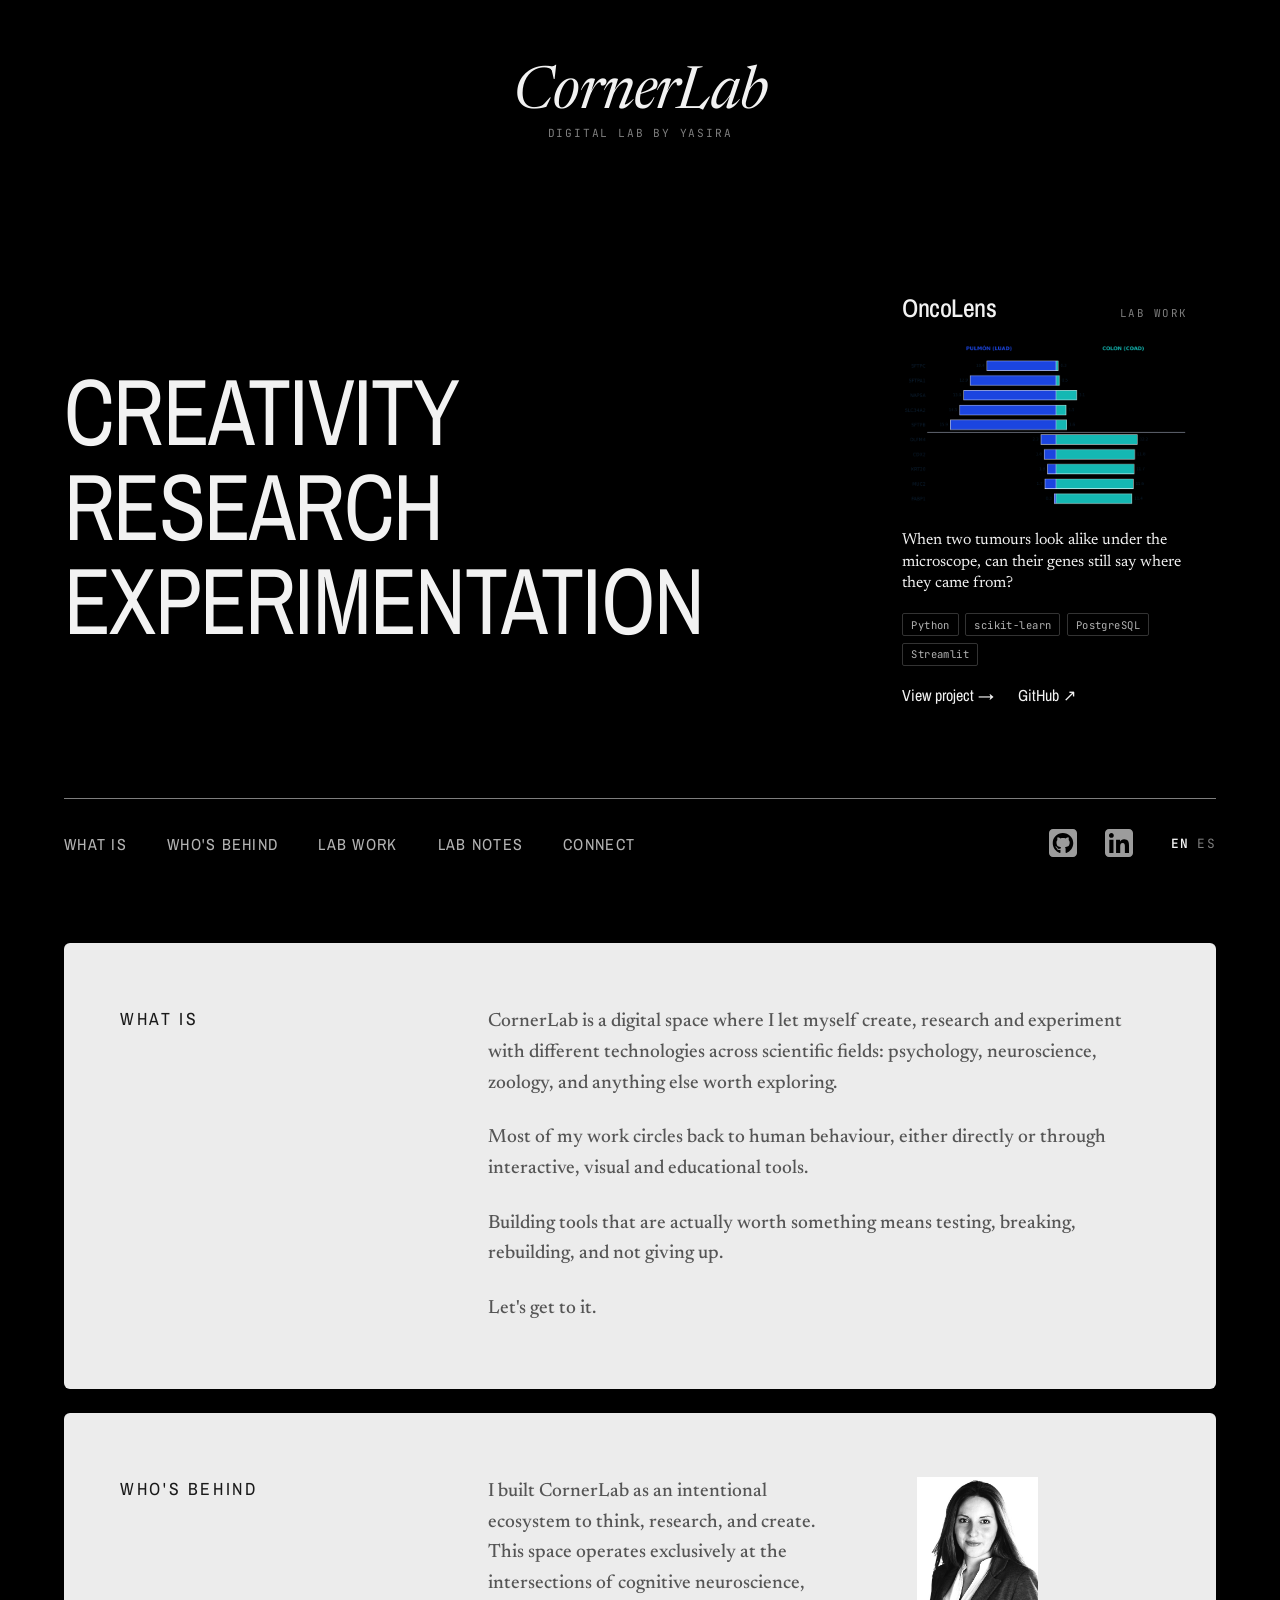
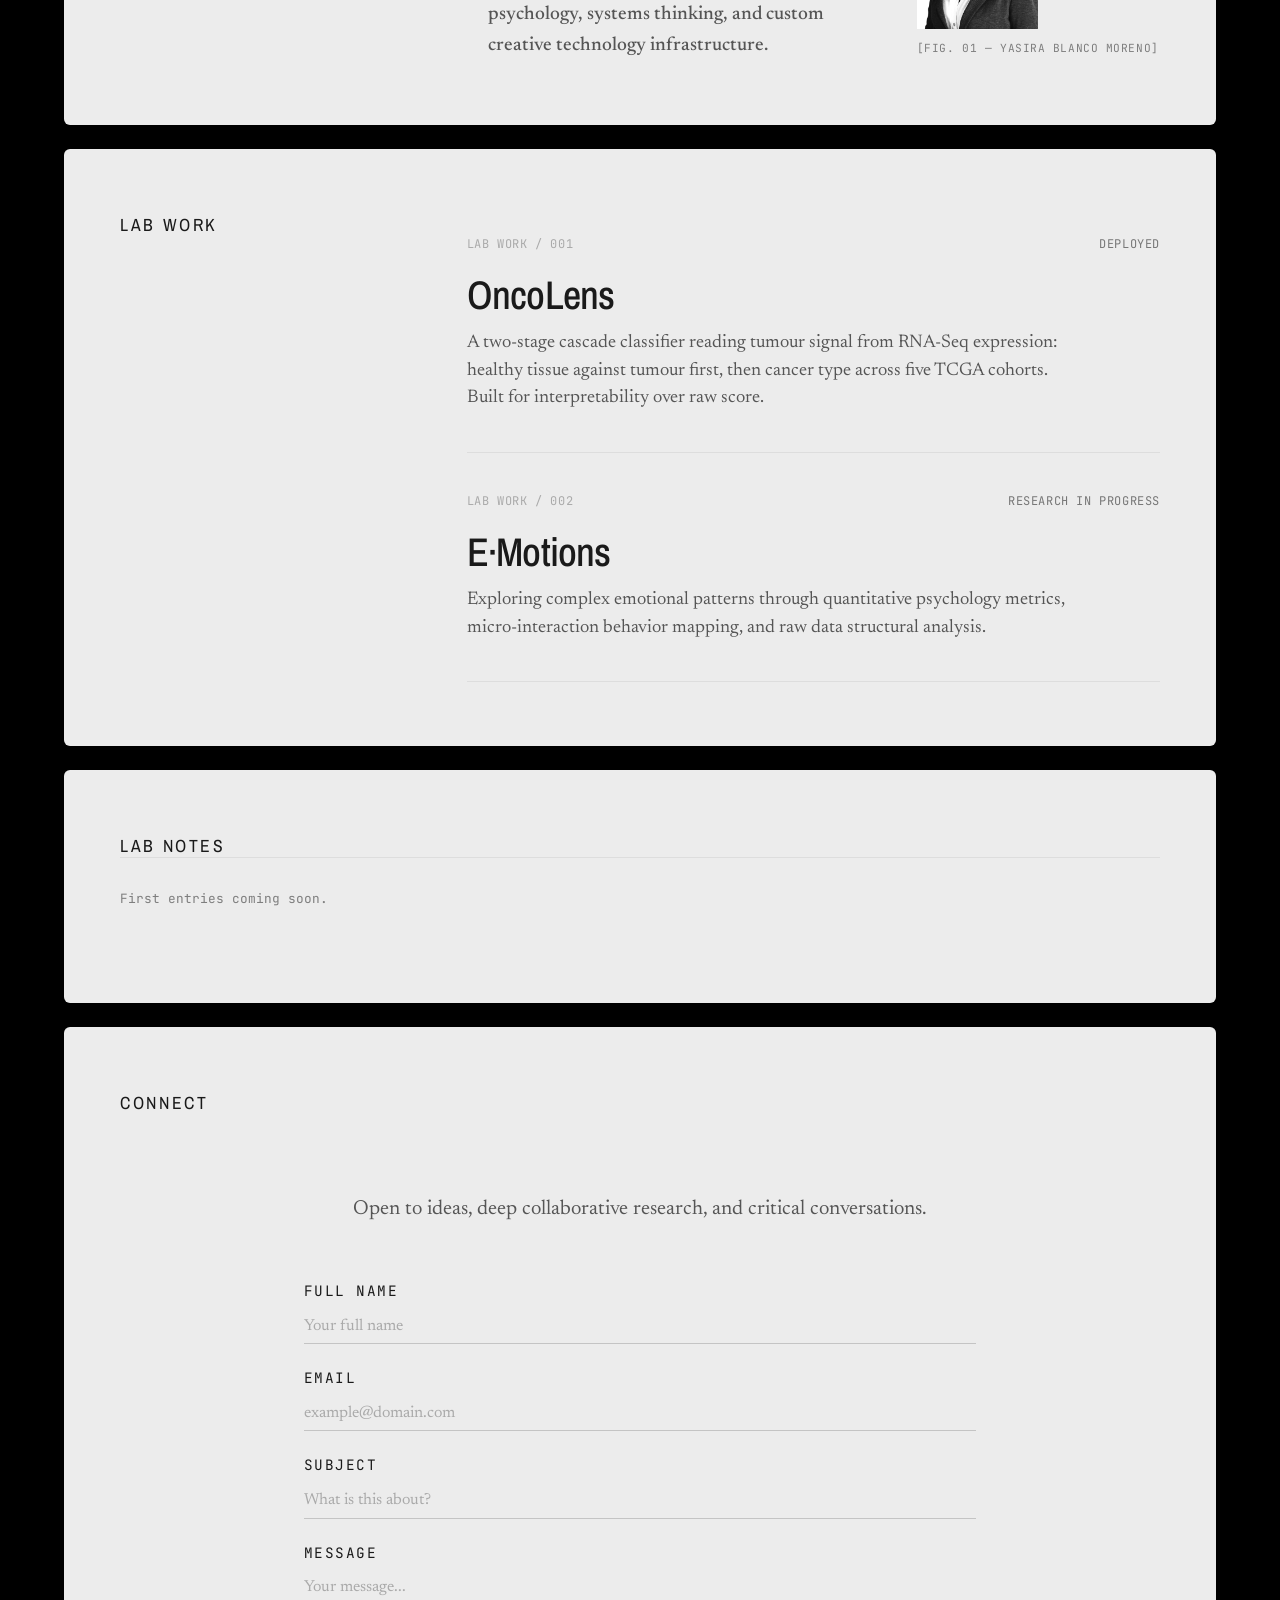
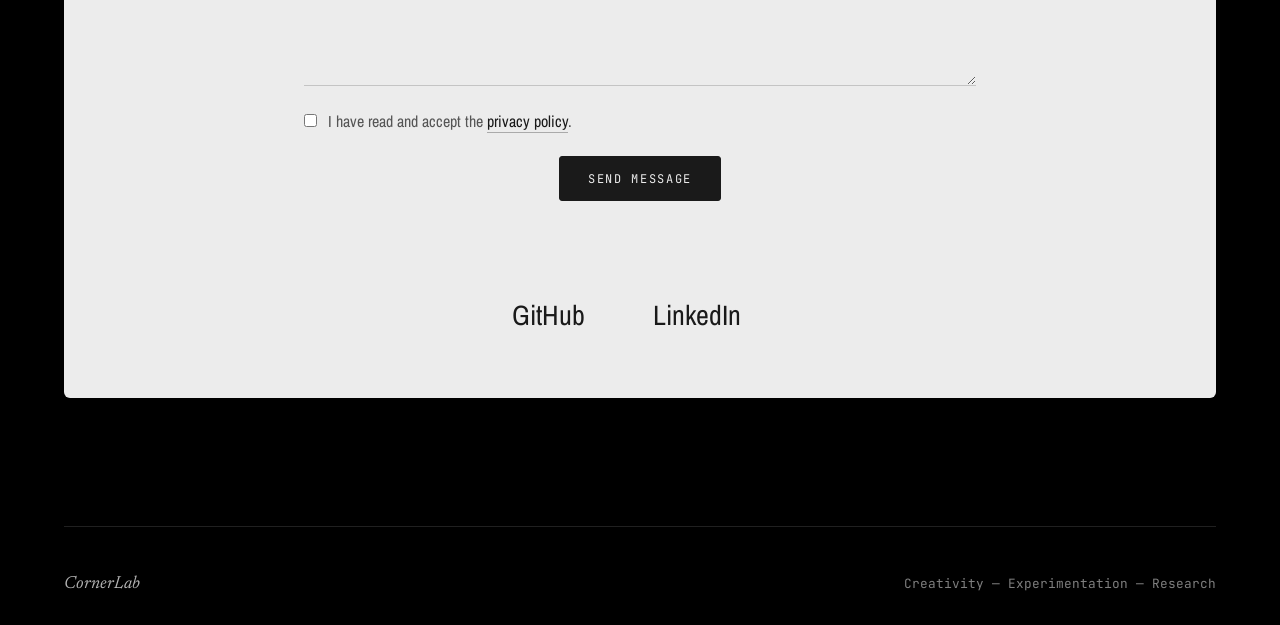
==== index.html @ 34c3a4f3 "rewrite(what-is): replace placeholder manifesto with real one The old copy ("intentional ecosystem"," ====
<!DOCTYPE html>
<html lang="en">
<head>
    <meta charset="UTF-8">
    <meta name="viewport" content="width=device-width, initial-scale=1.0">
    <title data-i18n="page_title">CornerLab — Personal Digital Lab</title>
    <meta name="description" content="Personal digital lab by Yasira Blanco Moreno. Data projects in health, behaviour and technology.">
    <meta property="og:type" content="website">
    <meta property="og:title" content="CornerLab — Personal Digital Lab">
    <meta property="og:description" content="Personal digital lab by Yasira Blanco Moreno. Data projects in health, behaviour and technology, from analysis to deployment, with the questions and dead ends along the way.">
    <meta property="og:url" content="https://cornerlab.me/">
    <meta property="og:image" content="https://cornerlab.me/assets/images/og-image.png">
    <meta property="og:image:width" content="1200">
    <meta property="og:image:height" content="630">
    <link rel="icon" type="image/png" sizes="32x32" href="assets/icons/favicon-32.png">
    <link rel="apple-touch-icon" sizes="180x180" href="assets/icons/apple-touch-icon.png">
    <link rel="canonical" href="https://cornerlab.me/">
    <link rel="stylesheet" href="css/styles.css">
</head>
<body>

    <header class="global-branding">
        <a href="index.html" class="logo">CornerLab</a>
        <p class="brand-tagline" data-i18n="brand_tagline">Digital lab by Yasira</p>
    </header>

    <section class="hero-manifesto">
    <div class="hero-top">

        <div class="manifesto-titles">
            <h1 data-i18n="creativity">CREATIVITY</h1>
            <p data-i18n="research">RESEARCH</p>
            <p data-i18n="experimentation">EXPERIMENTATION</p>
        </div>

        <div class="hero-showcase">
            <article class="work-card">
                <div class="wc-head">
                    <h3 class="wc-name">OncoLens</h3>
                    <span class="wc-area" data-i18n="wc_area_lab_work">Lab Work</span>
                </div>

                <div class="wc-figure">
                    <img src="assets/images/oncolens-genes.png" alt="Expresión media de diez genes marcadores en cohortes tumorales de pulmón y colon">
                </div>

                <p class="wc-question" data-i18n="wc_q_oncolens">
                    When two tumours look alike under the microscope, can their genes still say where they came from?
                </p>

                <div class="wc-tags">
                    <span>Python</span><span>scikit-learn</span><span>PostgreSQL</span><span>Streamlit</span>
                </div>

                <div class="wc-links">
                    <a href="https://bootcamp-da-p2.github.io/OncoLens/" target="_blank" rel="noopener"
                       data-i18n="wc_view">View project →</a>
                    <a href="https://github.com/Bootcamp-DA-P2/OncoLens" target="_blank" rel="noopener">GitHub ↗</a>
                </div>
            </article>
        </div>

    </div>

        <nav class="editorial-nav">
            <ul class="nav-list">
                <li><a href="#what-is" data-i18n="nav_what_is">What is</a></li>
                <li><a href="#whos-behind" data-i18n="nav_whos_behind">Who's Behind</a></li>
                <li><a href="#lab-work" data-i18n="nav_lab_work">Lab Work</a></li>
                <li><a href="#lab-notes" data-i18n="nav_lab_notes">Lab Notes</a></li>
                <li><a href="#connect" data-i18n="nav_connect">Connect</a></li>
            </ul>

            <div class="nav-aside">
                <ul class="nav-social">
                    <li>
                        <a href="https://github.com/Onmyblasi" target="_blank" rel="noopener"
                        class="social-link" aria-label="GitHub">
                            <img src="assets/icons/square-github-brands-solid-full.svg" alt="" class="social-icon">
                        </a>
                    </li>
                    <li>
                        <a href="https://linkedin.com/in/yasira-blanco-moreno/" target="_blank" rel="noopener"
                        class="social-link" aria-label="LinkedIn">
                            <img src="assets/icons/square-linkedin-brands-solid-full.svg" alt="" class="social-icon">
                        </a>
                    </li>
                </ul>

                <div class="lang-selector">
                    <span data-lang="en" class="active">EN</span>
                    <span data-lang="es">ES</span>
                </div>
            </div>
        </nav>
    </section>

    <section id="what-is" class="editorial-section section-grid">
        <h2 class="section-title" data-i18n="section_what_is">What is</h2>
        <div class="section-content editorial-prose">
            <p class="body-text" data-i18n="what_is_body_p1">
                CornerLab is a digital space where I let myself create, research and experiment with different technologies across scientific fields: psychology, neuroscience, zoology, and anything else worth exploring.
            </p>
            <p class="body-text" data-i18n="what_is_body_p2">
                Most of my work circles back to human behaviour, either directly or through interactive, visual and educational tools.
            </p>
            <p class="body-text" data-i18n="what_is_body_p3">
                Building tools that are actually worth something means testing, breaking, rebuilding, and not giving up. 
            </p>
            <p class="body-text" data-i18n="what_is_body_p4">
                Let's get to it.
            </p>
        </div>
    </section>

    <section id="whos-behind" class="editorial-section section-grid">
        <h2 class="section-title" data-i18n="section_whos_behind">Who's Behind</h2>
        <div class="section-content bio-grid">
            <div class="editorial-prose">
                <p class="body-text" data-i18n="whos_behind_body">
                    I built CornerLab as an intentional ecosystem to think, research, and create. This space operates exclusively at the intersections of cognitive neuroscience, psychology, systems thinking, and custom creative technology infrastructure. 
                </p>
            </div>
            <div class="lab-image-placeholder">
                <div class="placeholder-graphic"><img src="assets/images/bwphoto.jpg" alt="Retrato de Yasira Blanco Moreno"></div>
                <span class="caption">[FIG. 01 — YASIRA BLANCO MORENO]</span>
            </div>
        </div>
    </section>

    <section id="lab-work" class="editorial-section">
        <h2 class="section-title" data-i18n="section_lab_work">Lab Work</h2>
        <div class="work-archive">
            
            <article class="work-item">
                <div class="work-meta">
                    <span class="work-id">LAB WORK / 001</span>
                    <span class="work-status">Deployed</span>
                </div>
                <div class="work-main">
                      <h3 class="work-title"><a href="https://bootcamp-da-p2.github.io/OncoLens/" target="_blank" rel="noopener">OncoLens</a></h3>
                    <p class="work-desc">A two-stage cascade classifier reading tumour signal from RNA-Seq expression: healthy tissue against tumour first, then cancer type across five TCGA cohorts. Built for interpretability over raw score.</p>
                </div>
            </article>

            <article class="work-item">
                <div class="work-meta">
                    <span class="work-id">LAB WORK / 002</span>
                    <span class="work-status">Research in Progress</span>
                </div>
                <div class="work-main">
                    <h3 class="work-title"><a href="https://e-motions.es" target="_blank" rel="noopener">E·Motions</a></h3>
                    <p class="work-desc">Exploring complex emotional patterns through quantitative psychology metrics, micro-interaction behavior mapping, and raw data structural analysis.</p>
                </div>
            </article>

        </div>
    </section>

    <section id="lab-notes" class="editorial-section">
        <h2 class="section-title" data-i18n="section_lab_notes">Lab Notes</h2>
        <div id="dynamic-notes-target" class="notes-archive">
            <noscript>
                <div class="note-row-fallback">
                <!--<a href="lab/building-systems-for-better-thinking.html"><span>LAB NOTE / 001</span><span>Building Systems for Better Thinking</span></a>
                    <a href="lab/psychology-of-attention.html"><span>LAB NOTE / 002</span><span>The Psychology of Attention</span></a>
                    <a href="lab/patterns-in-human-behavior.html"><span>LAB NOTE / 003</span><span>Patterns in Human Behavior</span></a>-->
                </div>
            </noscript>
        </div>
    </section>

    <section id="connect" class="editorial-section section-grid">
        <h2 class="section-title" data-i18n="section_connect">Connect</h2>

        <div class="section-content connectivity-block">
            <p class="body-text query-prompt" data-i18n="connect_prompt">Open to ideas, deep collaborative research, and critical conversations.</p>

            <form class="contact-form" id="contact-form"
                action="https://api.simplyforms.app/v1/forms/MANGToXFLvuVxXwoESXIXw"
                method="POST">

                <div class="hp-field" aria-hidden="true">
                    <label for="website_url">Your website</label>
                    <input type="text" id="website_url" name="website_url" tabindex="-1" autocomplete="off">
                </div>

                <div class="form-field">
                    <label for="full_name" data-i18n="form_name">Full name</label>
                    <input type="text" id="full_name" name="full_name" autocomplete="name" placeholder="Your full name" data-i18n-placeholder="ph_name">
                </div>

                <div class="form-field">
                    <label for="email" data-i18n="form_email">Email</label>
                    <input type="email" id="email" name="email" autocomplete="email" placeholder="example@domain.com" data-i18n-placeholder="ph_email" required>
                </div>

                <div class="form-field">
                    <label for="subject" data-i18n="form_subject">Subject</label>
                    <input type="text" id="subject" name="subject" placeholder="What is this about?" data-i18n-placeholder="ph_subject">
                </div>

                <div class="form-field">
                    <label for="message" data-i18n="form_message">Message</label>
                    <textarea id="message" name="message" rows="6" placeholder="Your message..." required data-i18n-placeholder="ph_message"></textarea>
                </div>

                <div class="form-consent">
                    <input type="checkbox" id="privacy" name="privacy" value="accepted" required>
                    <label for="privacy" data-i18n="form_privacy">
                        I have read and accept the <a href="privacy.html" data-i18n-href='{"en":"privacy.html","es":"privacidad.html"}'>privacy policy</a>.
                    </label>
                </div>

                <button type="submit" class="form-submit" data-i18n="form_send">Send message</button>
                <p class="form-status" id="form-status" role="status" aria-live="polite"></p>
            </form>

            <ul class="connect-channels">
                <li><a href="https://github.com/Onmyblasi" target="_blank" rel="noopener" class="channel-link">GitHub</a></li>
                <li><a href="https://linkedin.com/in/yasira-blanco-moreno/" target="_blank" rel="noopener" class="channel-link">LinkedIn</a></li>
            </ul>
        </div>
    </section>

    <footer class="global-footer" >
        <span class="footer-brand">CornerLab</span>
        <span class="footer-manifesto" data-i18n="footer_manifesto">Creativity — Experimentation — Research</span>
    </footer>

    <script src="js/main.js"></script>
</body>
</html>
---- css/styles.css ----
/* Typography Engine Imports */
@import url('https://fonts.googleapis.com/css2?family=Archivo+Narrow:ital,wght@0,400..700;1,400..700&family=JetBrains+Mono:ital,wght@0,300;0,400;1,300&family=Newsreader:ital,opsz,wght@0,6..72,300..500;1,6..72,300..500&display=swap');

:root {
    /* Color System Archetype (Matte Dark Matte Slate Palette) */
    --bg-primary: #101010;
    --bg-secondary: #1A1A1A;
    --bg-tertiary: #202020;
    
    --text-primary: #F2F2F2;
    --text-secondary: #B3B3B3;
    --text-muted: #7e7e7e;
    
    /* Font Hierarchies */
    --font-sans: "Archivo Narrow", sans-serif;
    --font-serif: "Newsreader", serif;
    --font-mono: "JetBrains Mono", monospace;
    
    --grid-gap: 2rem;
}

/* Global Reset Base */
*, *::before, *::after {
    box-sizing: border-box;
    margin: 0;
    padding: 0;
}

html {
    scroll-behavior: smooth;
    background-color: #000000;
    color: var(--text-primary);
    font-size: 16px;
    -webkit-font-smoothing: antialiased;
    -moz-osx-font-smoothing: grayscale;
}

body {
    font-family: var(--font-sans);
    padding: 4rem 4rem 2rem 4rem;
    max-width: 1600px;
    margin: 0 auto;
    overflow-x: hidden;
}

/* Custom Scrollbar System */
::-webkit-scrollbar { width: 4px; }
::-webkit-scrollbar-track { background: var(--bg-primary); }
::-webkit-scrollbar-thumb { background: var(--bg-tertiary); }

/* Anchor Tags Framework */
a {
    color: inherit;
    text-decoration: none;
    transition: color 0.2s cubic-bezier(0.25, 0.46, 0.45, 0.94);
}

/* ------------------------------------------------------------- */
/* Header / Branding System */
/* ------------------------------------------------------------- */
.global-branding {
    display: flex;
    justify-content: center;
    margin-bottom: 8rem;
}

.global-branding .logo {
    font-family: var(--font-serif);
    font-weight: 400;
    font-size: 3.7rem;
    letter-spacing: -0.02em;
    font-style: italic;
}

/* ------------------------------------------------------------- */
/* Hero Manifesto & Unified Navigation Bar */
/* ------------------------------------------------------------- */
.hero-manifesto {
    display: flex;
    flex-direction: column;
    min-height: calc(85vh - 12rem);
    justify-content: flex-start;
    margin-bottom: 5rem;
}

.manifesto-titles {
    display: flex;
    flex-direction: column;
    align-items: flex-start;
}

/*.manifesto-titles h1 {
    font-family: var(--font-sans);
    font-size: clamp(3rem, 6.5vw, 7rem);
    font-weight: 300;
    line-height: 0.90;
    letter-spacing: -0.04em;
    text-transform: uppercase;
    color: var(--text-primary);
}*/

/* Responsive Single Line Editorial Bar Structure */
.editorial-nav {
    display: flex;
    justify-content: space-between;
    align-items: center;
    border-top: 1px solid var(--text-muted);
    padding-top: 1.5rem;
    margin-top: 4rem;
    font-size: 1.2rem;
    letter-spacing: 0.05em;
    text-transform: uppercase;
}

.nav-left, .nav-right {
    display: flex;
    gap: 2.5rem;
}

.social-link {
    display: flex;
    align-items: center;
}

.social-icon {
    width: 40px;
    height: 40px;
    opacity: 0.7;
    transition:
        opacity 0.25s ease,
        transform 0.25s ease;
}

.social-link:hover .social-icon {
    opacity: 1;
    transform: translateY(-1px);
}

.social-icon {
    width: 40px;
    height: 40px;
    opacity: 0.75;
    filter: brightness(0) saturate(100%) invert(82%);
    transition:
        opacity 0.25s ease,
        transform 0.25s ease;
}

.social-link:hover .social-icon {
    opacity: 1;
    transform: translateY(-1px);
    filter: brightness(0) saturate(100%) invert(96%);
}

.nav-left a, .nav-right a, .lang-selector {
    color: var(--text-secondary);
}

.nav-left a:hover, .nav-right a:hover {
    color: var(--text-primary);
}

.lang-selector {
    cursor: pointer;
}

.lang-selector .active {
    color: var(--text-primary);
    font-weight: 600;
}

/* ------------------------------------------------------------- */
/* Section Scaffolding Layouts */
/* ------------------------------------------------------------- */
.editorial-section {
    padding: 6rem 0;
}

.section-grid {
    display: grid;
    grid-template-columns: 1fr 2fr;
    gap: var(--grid-gap);
}

.section-title {
    font-family: var(--font-sans);
    font-size: 1.1rem;
    font-weight: 400;
    text-transform: uppercase;
    letter-spacing: 0.15em;
    color: var(--bg-tertiary);
}

.section-divider {
    border: none;
    border-top: 1px solid var(--bg-tertiary);
    margin: 0;
}

/* Typography Editorial Copy blocks */
.editorial-prose .lead-text {
    font-family: var(--font-serif);
    font-size: clamp(1.5rem, 2.5vw, 2.25rem);
    line-height: 1.3;
    font-weight: 300;
    color: var(--bg-primary);
    margin-bottom: 2.5rem;
}

.editorial-prose .body-text {
    font-family: var(--font-serif);
    font-size: clamp(1.1rem, 1.5vw, 1.35rem);
    line-height: 1.6;
    color: var(--text-secondary);
    max-width: 42rem;
}

.editorial-prose .highlight {
    color: var(--text-primary);
    /*border-bottom: 1px solid var(--text-muted);*/
}

/* Section 2 Details: Bio Grid & Placeholders */
.bio-grid {
    display: grid;
    grid-template-columns: 1.2fr 0.8fr;
    gap: 4rem;
    align-items: flex-start;
}

.lab-image-placeholder {
    display: flex;
    flex-direction: column;
    gap: 0.75rem;
}

.placeholder-graphic {
    width: 50%;
    aspect-ratio: 4 / 3;
    background-color: var(--bg-secondary);
    /*border: 1px dashed var(--text-muted);*/
}

.placeholder-graphic img {
    width: 100%;
    height: 100%;
    object-fit: cover;
    object-position: center top;
    display: block;
}

.lab-image-placeholder .caption {
    font-family: var(--font-mono);
    font-size: 0.7rem;
    color: var(--text-muted);
    letter-spacing: 0.05em;
}

/* ------------------------------------------------------------- */
/* Section 3 Details: Laboratory Work Architecture */
/* ------------------------------------------------------------- */
.work-archive {
    display: flex;
    flex-direction: column;
    margin-left: auto;
    width: 66.66%;
}

.work-item {
    border-bottom: 1px solid var(--bg-tertiary);
    padding: 2.5rem 0;
    display: flex;
    flex-direction: column;
    gap: 1rem;
}

.work-item:first-of-type {
    padding-top: 0;
}

.work-meta {
    display: flex;
    justify-content: space-between;
    font-family: var(--font-mono);
    font-size: 0.75rem;
    letter-spacing: 0.05em;
}

.work-id {
    color: var(--text-muted);
}

.work-status {
    color: var(--text-secondary);
    text-transform: uppercase;
}

.work-title {
    font-family: var(--font-sans);
    font-size: 2.5rem;
    font-weight: 500;
    letter-spacing: -0.02em;
    margin-bottom: 0.5rem;
}

.work-desc {
    font-family: var(--font-serif);
    font-size: 1.15rem;
    line-height: 1.5;
    color: var(--text-secondary);
    max-width: 38rem;
}

/* ------------------------------------------------------------- */
/* Section 4 Details: Laboratory Notes Row Systems */
/* ------------------------------------------------------------- */
.notes-archive {
    display: flex;
    flex-direction: column;
    border-top: 1px solid var(--bg-tertiary);
}

.note-row {
    display: grid;
    grid-template-columns: 1fr 3fr 1fr;
    padding: 1.75rem 0;
    border-bottom: 1px solid var(--bg-tertiary);
    align-items: center;
    transition: background-color 0.15s ease;
}

.note-row:hover {
    background-color: var(--bg-secondary);
}

.note-index {
    font-family: var(--font-mono);
    font-size: 0.8rem;
    color: var(--text-muted);
    padding-left: 1rem;
}

.note-heading {
    font-family: var(--font-serif);
    font-size: 1.35rem;
    font-weight: 400;
    color: var(--text-primary);
}

.note-action {
    font-family: var(--font-mono);
    font-size: 0.75rem;
    color: var(--text-muted);
    text-align: right;
    padding-right: 1rem;
    opacity: 0;
    transform: translateX(-10px);
    transition: all 0.2s ease;
}

.note-row:hover .note-action {
    opacity: 1;
    transform: translateX(0);
}

/* Fallback classes for noscript */
.note-row-fallback a {
    display: flex;
    justify-content: space-between;
    padding: 1.5rem;
    border-bottom: 1px solid var(--bg-tertiary);
}

/* ------------------------------------------------------------- */
/* Section 5 Details: Connect System */
/* ------------------------------------------------------------- */
.connectivity-block .query-prompt {
    margin-bottom: 3rem;
}

.connect-channels {
    list-style: none;
    display: flex;
    flex-direction: column;
    gap: 1rem;
}

.channel-link {
    font-family: var(--font-sans);
    font-size: 1.75rem;
    font-weight: 400;
    display: inline-block;
    position: relative;
}

.channel-link::after {
    content: " →";
    opacity: 0;
    transition: opacity 0.2s ease, transform 0.2s ease;
    transform: translateX(-5px);
    display: inline-block;
}

.channel-link:hover {
    color: var(--text-primary);
}

.channel-link:hover::after {
    opacity: 1;
    transform: translateX(5px);
}

/* ------------------------------------------------------------- */
/* Global System Footer Architecture */
/* ------------------------------------------------------------- */
.global-footer {
    display: flex;
    justify-content: space-between;
    align-items: center;
    border-top: 1px solid var(--bg-tertiary);
    padding-top: 3rem;
    margin-top: 8rem;
    font-size: 0.8rem;
    font-family: var(--font-mono);
    color: var(--text-muted);
}

.footer-brand {
    font-family: var(--font-serif);
    font-style: italic;
    color: var(--text-secondary);
    font-size: 1.1rem;
}

/* ------------------------------------------------------------- */
/* Media Processing Units (Responsive Breakpoints) */
/* ------------------------------------------------------------- */
@media (max-width: 1024px) {
    body { padding: 3rem 2rem 2rem 2rem; }
    .editorial-nav { flex-direction: column; align-items: flex-start; gap: 1.5rem; }
    .nav-right { width: 100%; justify-content: space-between; border-top: 1px solid var(--bg-tertiary); padding-top: 1rem; }
    .section-grid { grid-template-columns: 1fr; gap: 1.5rem; }
    .bio-grid { grid-template-columns: 1fr; gap: 2rem; }
    .work-archive { width: 100%; }
    .note-row { grid-template-columns: 0.5fr 2fr; }
    .note-action { display: none; }
}

@media (max-width: 640px) {
    body { padding: 2rem 1.25rem 1.25rem 1.25rem; }
    .global-branding { margin-bottom: 4rem; }
    .hero-manifesto { min-height: auto; margin-bottom: 6rem; }
    .nav-left { flex-wrap: wrap; gap: 1rem 1.5rem; }
    .note-row { grid-template-columns: 1fr; gap: 0.25rem; padding: 1.25rem 0; }
    .note-index { padding-left: 0; }
    .global-footer { flex-direction: column; align-items: flex-start; gap: 1rem; }
}

/* ------------------------------------------------------------- */
/*Added cards to every section */
/* ------------------------------------------------------------- */
.editorial-section {
    background: #ECECEC;
    border-radius: 6px;
    padding: 4rem 3.5rem;
    margin-bottom: 1.5rem;
}

.editorial-section .section-title, 
.editorial-section .editorial-prose .lead-text { color: #1A1A1A; }
.editorial-section .editorial-prose .body-text { color: #555; font-weight: 500; }
.editorial-section .editorial-prose .highlight { color: #1A1A1A; /*border-bottom-color: #aaa;*/ font-weight: 400; }
.editorial-section .work-title { color: #1A1A1A; }
.editorial-section .work-desc { color: #555; }
.editorial-section .work-id { color: #aaa; }
.editorial-section .work-status { color: #777; }
.editorial-section .note-heading { color: #1A1A1A; }
.editorial-section .note-index { color: #aaa; }
.editorial-section .note-action { color: #777; }
.editorial-section .note-row { border-bottom-color: #ddd; }
.editorial-section .notes-archive { border-top-color: #ddd; }
.editorial-section .work-item { border-bottom-color: #ddd; }
.editorial-section .channel-link { color: #1A1A1A; }
.editorial-section .body-text.query-prompt { color: #555; }

@media (max-width: 640px) {
    .editorial-section { padding: 2.5rem 1.5rem; }
}

/* ------------------------------------------------------------- */
/* Hero: two-column layout + work card                            */
/* ------------------------------------------------------------- */
.hero-top {
    display: grid;
    grid-template-columns: 1.15fr 0.55fr;
    gap: 6rem;
    align-items: center;
    flex: 1;
}

.manifesto-titles h1,
.manifesto-titles p {
    font-family: var(--font-sans);
    font-size: clamp(2.5rem, 6.7vw, 7.2rem);
    font-weight: 300;
    line-height: 1.1;
    letter-spacing: -0.02em;
    text-transform: uppercase;
    color: var(--text-primary);
    transform: scaleY(1.1);
    transform-origin: left top;
}

.work-card {
    background: transparent;
    /*border: 1px solid #2a2a2a;*/
    border-radius: 6px;
    padding: 1.75rem;
    color: var(--text-primary);
    display: flex;
    flex-direction: column;
    gap: 1.15rem;
}


.wc-head {
    display: flex;
    align-items: baseline;
    justify-content: space-between;
    gap: 1rem;
    /*border-bottom: 1px solid #2a2a2a;*/
    padding-bottom: 0.05rem;
}

.wc-name {
    font-family: var(--font-sans);
    font-size: 1.6rem;
    font-weight: 500;
    letter-spacing: -0.02em;
    line-height: 1;
}

.wc-area {
    font-family: var(--font-mono);
    font-size: 0.68rem;
    letter-spacing: 0.14em;
    text-transform: uppercase;
    color: var(--text-muted);
    white-space: nowrap;
}

.wc-figure {
    background: transparent;
    border-radius: 3px;
    overflow: hidden;
    aspect-ratio: 5 / 3;
    display: grid;
    place-items: center;
}

.wc-figure img { width: 100%; height: 100%; object-fit: contain; display: block; }

.wc-placeholder {
    font-family: var(--font-mono);
    font-size: 0.7rem;
    color: #bbb;
    letter-spacing: 0.06em;
}

.wc-question {
    font-family: var(--font-serif);
    font-size: 1rem;
    line-height: 1.35;
    color: var(--text-primary);
}

.wc-tags { display: flex; flex-wrap: wrap; gap: 0.4rem; }

.wc-tags span {
    font-family: var(--font-mono);
    font-size: 0.66rem;
    letter-spacing: 0.04em;
    color: var(--text-secondary);
    border: 1px solid #333;
    border-radius: 2px;
    padding: 0.22rem 0.5rem;
}

.wc-links { display: flex; gap: 1.5rem; }

.wc-links a { color: var(--text-primary); }

.wc-links a:hover { border-bottom-color: var(--text-primary); }

@media (max-width: 1024px) {
    .hero-top { grid-template-columns: 1fr; gap: 2.5rem; }
    .hero-showcase { max-width: 460px; }
}

.hero-showcase {
    justify-self: end;
    width: 100%;
}

/* ------------------------------------------------------------- */
/* Connect: contact form                                          */
/* ------------------------------------------------------------- */
.contact-form {
    display: flex;
    flex-direction: column;
    gap: 1.5rem;
    max-width: 34rem;
    margin-bottom: 3.5rem;
}

/* Honeypot: fuera de pantalla, no display:none */
.hp-field {
    position: absolute;
    left: -9999px;
    width: 1px;
    height: 1px;
    overflow: hidden;
}

.form-field {
    display: flex;
    flex-direction: column;
    gap: 0.5rem;
}

.form-field label {
    font-family: var(--font-mono);
    font-size: 0.9rem;
    letter-spacing: 0.1em;
    text-transform: uppercase;
    color: var(--bg-secondary);
}

.contact-form input[type="text"],
.contact-form input[type="email"],
.contact-form textarea {
    font-family: var(--font-serif);
    font-size: 1rem;
    color: #1A1A1A;
    background: transparent;
    border: none;
    border-bottom: 1px solid #c4c4c4;
    padding: 0.6rem 0;
    width: 100%;
    transition: border-color 0.2s ease;
}

.contact-form input::placeholder,
.contact-form textarea::placeholder { color: #aaa; }

.contact-form input:focus,
.contact-form textarea:focus {
    outline: none;
    border-bottom-color: #1A1A1A;
}

.contact-form textarea { resize: vertical; }

.form-consent {
    display: flex;
    align-items: flex-start;
    gap: 0.7rem;
}

.form-consent input[type="checkbox"] {
    margin-top: 0.25rem;
    accent-color: #1A1A1A;
    flex-shrink: 0;
}

.form-consent label {
    font-family: var(--font-sans);
    font-size: 1rem;
    line-height: 1.4;
    color: #555;
}

.form-consent a {
    color: #1A1A1A;
    border-bottom: 1px solid #aaa;
}

.form-submit {
    align-self: flex-start;
    font-family: var(--font-mono);
    font-size: 0.75rem;
    letter-spacing: 0.14em;
    text-transform: uppercase;
    color: #ECECEC;
    background: #1A1A1A;
    border: 1px solid #1A1A1A;
    border-radius: 3px;
    padding: 0.85rem 1.75rem;
    cursor: pointer;
    transition: background 0.2s ease, color 0.2s ease;
}

.form-submit:hover {
    background: transparent;
    color: #1A1A1A;
}

/* ------------------------------------------------------------- */
/* Connect: ajustes de composición                                */
/* ------------------------------------------------------------- */

/* 1. Bajar el bloque y centrarlo dentro de su columna */
#connect .connectivity-block {
    margin-top: 5rem;
    max-width: 42rem;
    margin-left: auto;
    margin-right: auto;
    width: 100%;
}

/* 2. Campos más anchos: el formulario ocupa todo el bloque */
#connect .contact-form {
    max-width: 100%;
}

/* 3. Botón centrado */
#connect .form-submit {
    align-self: center;
}

/* 4. GitHub y LinkedIn en línea */
#connect .connect-channels {
    flex-direction: row;
    gap: 2.5rem;
    justify-content: center;
}

/* Ajuste móvil: sin el hueco superior grande */
@media (max-width: 1024px) {
    #connect .connectivity-block { margin-top: 2rem; }
}

@media (max-width: 640px) {
    #connect .connect-channels { gap: 1.5rem; }
}

/* ------------------------------------------------------------- */
/* Connect: composición centrada                                  */
/* ------------------------------------------------------------- */

/* Anula el grid de dos columnas solo en esta sección */
#connect {
    display: block;
}

#connect .section-title {
    margin-bottom: 5rem;
}

#connect .connectivity-block {
    max-width: 42rem;
    margin: 0 auto;
    width: 100%;
}

#connect .query-prompt {
    text-align: center;
}

#connect .query-prompt {
    font-family: var(--font-serif);
    font-size: clamp(1.15rem, 1.6vw, 1.4rem);
    line-height: 1.5;
    text-align: center;
    margin-bottom: 3.5rem;
}

#connect .contact-form {
    max-width: 100%;
}

#connect .form-submit {
    align-self: center;
}

#connect .connect-channels {
    flex-direction: row;
    gap: 2.5rem;
    justify-content: center;
}

@media (max-width: 640px) {
    #connect .section-title { margin-bottom: 3rem; }
    #connect .connect-channels { gap: 1.5rem; }
}

/* ------------------------------------------------------------- */
/* Legal pages (privacy.html / privacidad.html)                    */
/* Añadir al final de css/styles.css                               */
/* ------------------------------------------------------------- */

.legal-page {
    max-width: 52rem;
    margin-left: auto;
    margin-right: auto;
}

.legal-head {
    display: flex;
    align-items: baseline;
    justify-content: space-between;
    gap: 2rem;
    flex-wrap: wrap;
    border-bottom: 1px solid #ddd;
    padding-bottom: 1.5rem;
    margin-bottom: 3rem;
}

.legal-title {
    font-family: var(--font-sans);
    font-size: clamp(1.8rem, 3.5vw, 2.75rem);
    font-weight: 400;
    letter-spacing: -0.02em;
    color: #1A1A1A;
}

.legal-lang {
    font-family: var(--font-mono);
    font-size: 0.72rem;
    letter-spacing: 0.12em;
    text-transform: uppercase;
}

.legal-lang a {
    color: #777;
    border-bottom: 1px solid #ccc;
}

.legal-lang a:hover {
    color: #1A1A1A;
    border-bottom-color: #1A1A1A;
}

.legal-body .legal-intro {
    font-family: var(--font-serif);
    font-size: 1.25rem;
    line-height: 1.5;
    color: #1A1A1A;
    margin-bottom: 3rem;
}

.legal-body h2 {
    font-family: var(--font-mono);
    font-size: 0.75rem;
    font-weight: 400;
    letter-spacing: 0.14em;
    text-transform: uppercase;
    color: #777;
    margin-top: 2.75rem;
    margin-bottom: 0.9rem;
}

.legal-body p {
    font-family: var(--font-serif);
    font-size: 1.05rem;
    line-height: 1.65;
    color: #555;
    margin-bottom: 1rem;
}

.legal-body strong {
    color: #1A1A1A;
    font-weight: 500;
}

.legal-body a {
    color: #1A1A1A;
    border-bottom: 1px solid #bbb;
}

.legal-body a:hover {
    border-bottom-color: #1A1A1A;
}

.legal-date {
    font-family: var(--font-mono) !important;
    font-size: 0.72rem !important;
    letter-spacing: 0.08em;
    color: #999 !important;
    margin-top: 3.5rem;
    padding-top: 1.5rem;
    border-top: 1px solid #ddd;
}

.legal-back {
    font-family: var(--font-mono);
    font-size: 0.75rem;
    letter-spacing: 0.1em;
    text-transform: uppercase;
    margin-top: 3rem;
}

.legal-back a {
    color: #777;
}

.legal-back a:hover {
    color: #1A1A1A;
}

@media (max-width: 640px) {
    .legal-head { margin-bottom: 2rem; }
    .legal-body .legal-intro { font-size: 1.1rem; margin-bottom: 2rem; }
}

.form-status {
    font-family: var(--font-mono);
    font-size: 0.75rem;
    letter-spacing: 0.08em;
    color: #1A1A1A;
    text-align: center;
    min-height: 1.2em;
}

.form-status.is-error {
    color: #a33;
}

/* ------------------------------------------------------------- */
/* Editorial nav                                                   */
/* ------------------------------------------------------------- */
.nav-list {
    list-style: none;
    display: flex;
    flex-wrap: wrap;
    gap: 2.5rem;
    align-items: center;
}

.nav-list a {
    color: var(--text-secondary);
    font-family: var(--font-sans);
    font-size: 1rem;
    letter-spacing: 0.08em;
    padding-bottom: 0.2rem;
    border-bottom: 1px solid transparent;
    transition: color 0.2s ease, border-color 0.2s ease;
}

.nav-list a:hover {
    color: var(--text-primary);
    border-bottom-color: var(--text-primary);
}

@media (max-width: 640px) {
    .nav-list { gap: 1rem 1.5rem; }
    .nav-list a { font-size: 0.9rem; }
}

.nav-aside {
    display: flex;
    align-items: center;
    gap: 2rem;
}

.nav-social {
    list-style: none;
    display: flex;
    align-items: center;
    gap: 1rem;
}

.lang-selector {
    display: flex;
    gap: 0.5rem;
    font-family: var(--font-mono);
    font-size: 0.8rem;
    letter-spacing: 0.1em;
}

.lang-selector span {
    cursor: pointer;
    color: var(--text-muted);
    transition: color 0.2s ease;
}

.lang-selector span:hover { color: var(--text-secondary); }

.lang-selector .active {
    color: var(--text-primary);
    font-weight: 600;
}

@media (max-width: 1024px) {
    .editorial-nav { flex-direction: row; align-items: center; }
}

@media (max-width: 640px) {
    .editorial-nav { flex-direction: column; align-items: flex-start; gap: 1.5rem; }
    .nav-aside { width: 100%; justify-content: space-between; }
    .social-icon { width: 28px; height: 28px; }
}

.global-branding {
    flex-direction: column;
    align-items: center;
    gap: 0.1rem;
}

.brand-tagline {
    font-family: var(--font-mono);
    font-size: 0.7rem;
    letter-spacing: 0.16em;
    text-transform: uppercase;
    color: var(--text-muted);
}

.editorial-prose .body-text + .body-text {
    margin-top: 1.5rem;
}
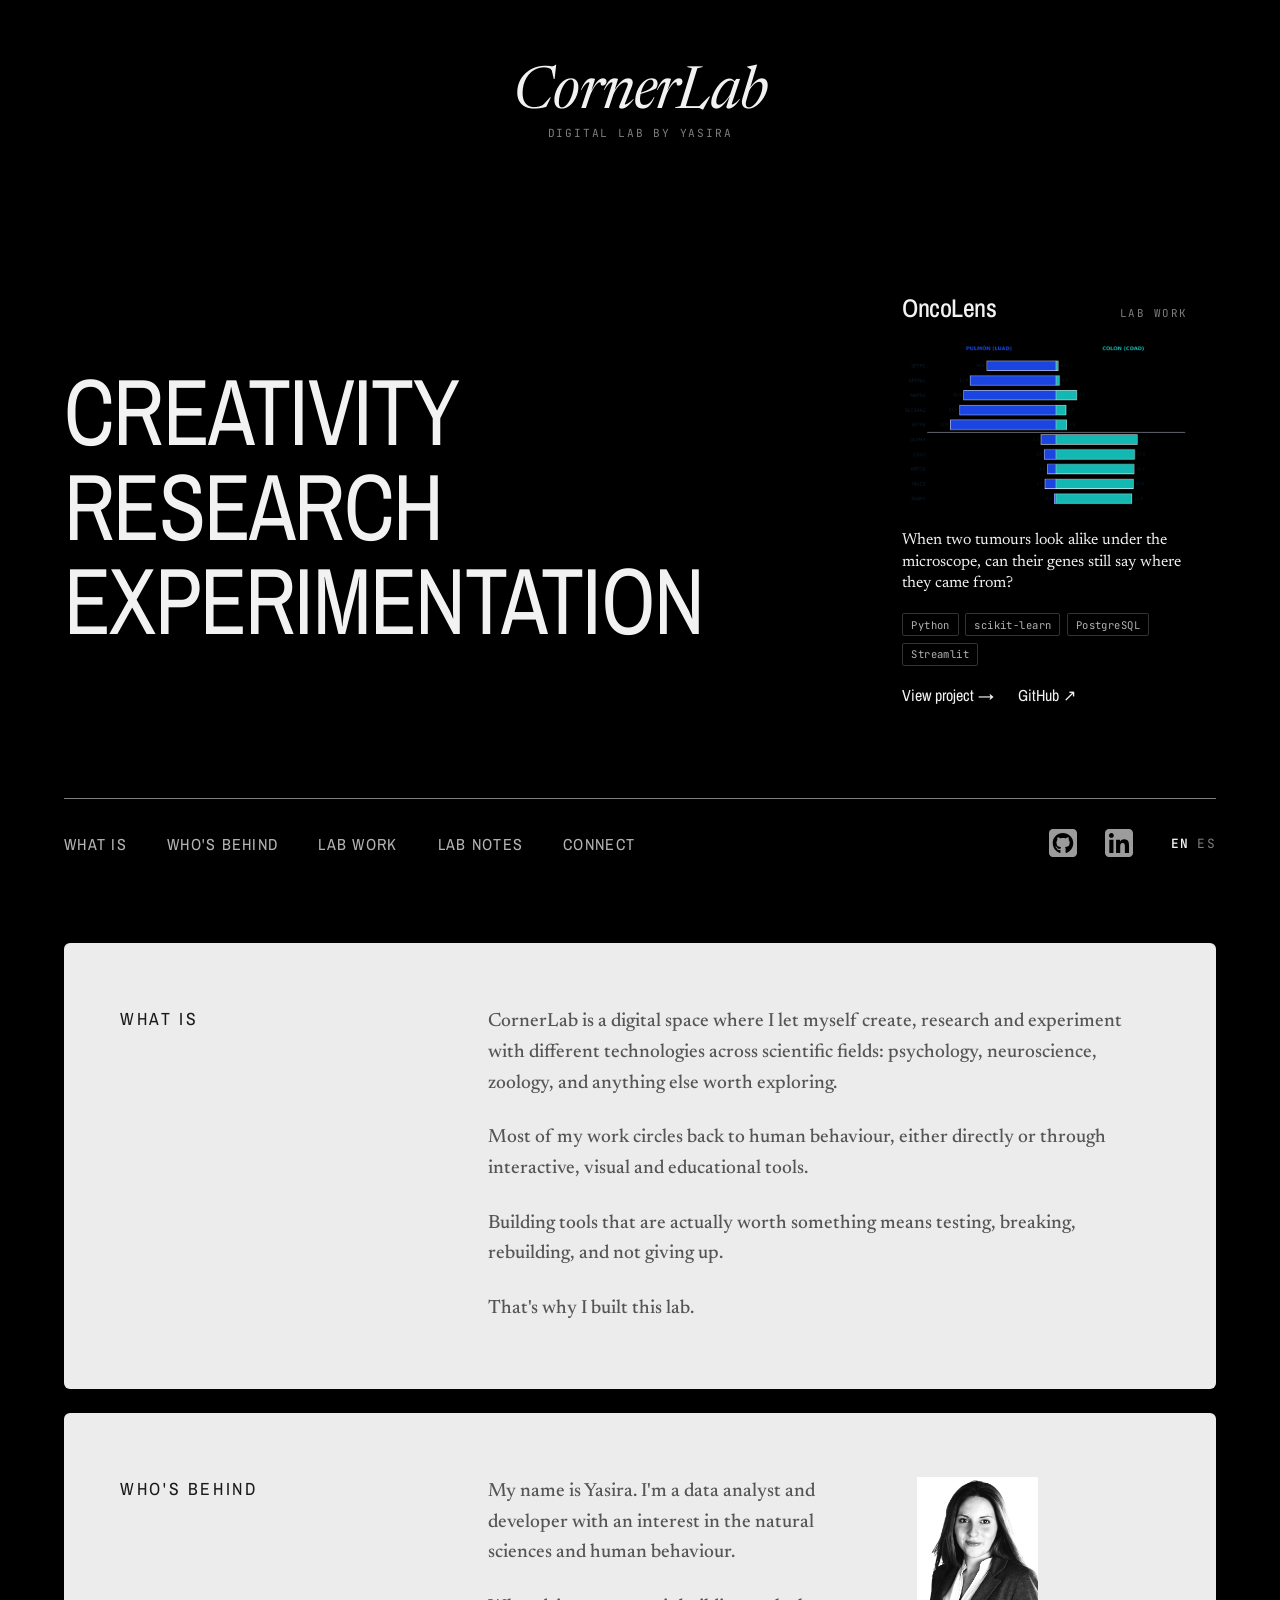
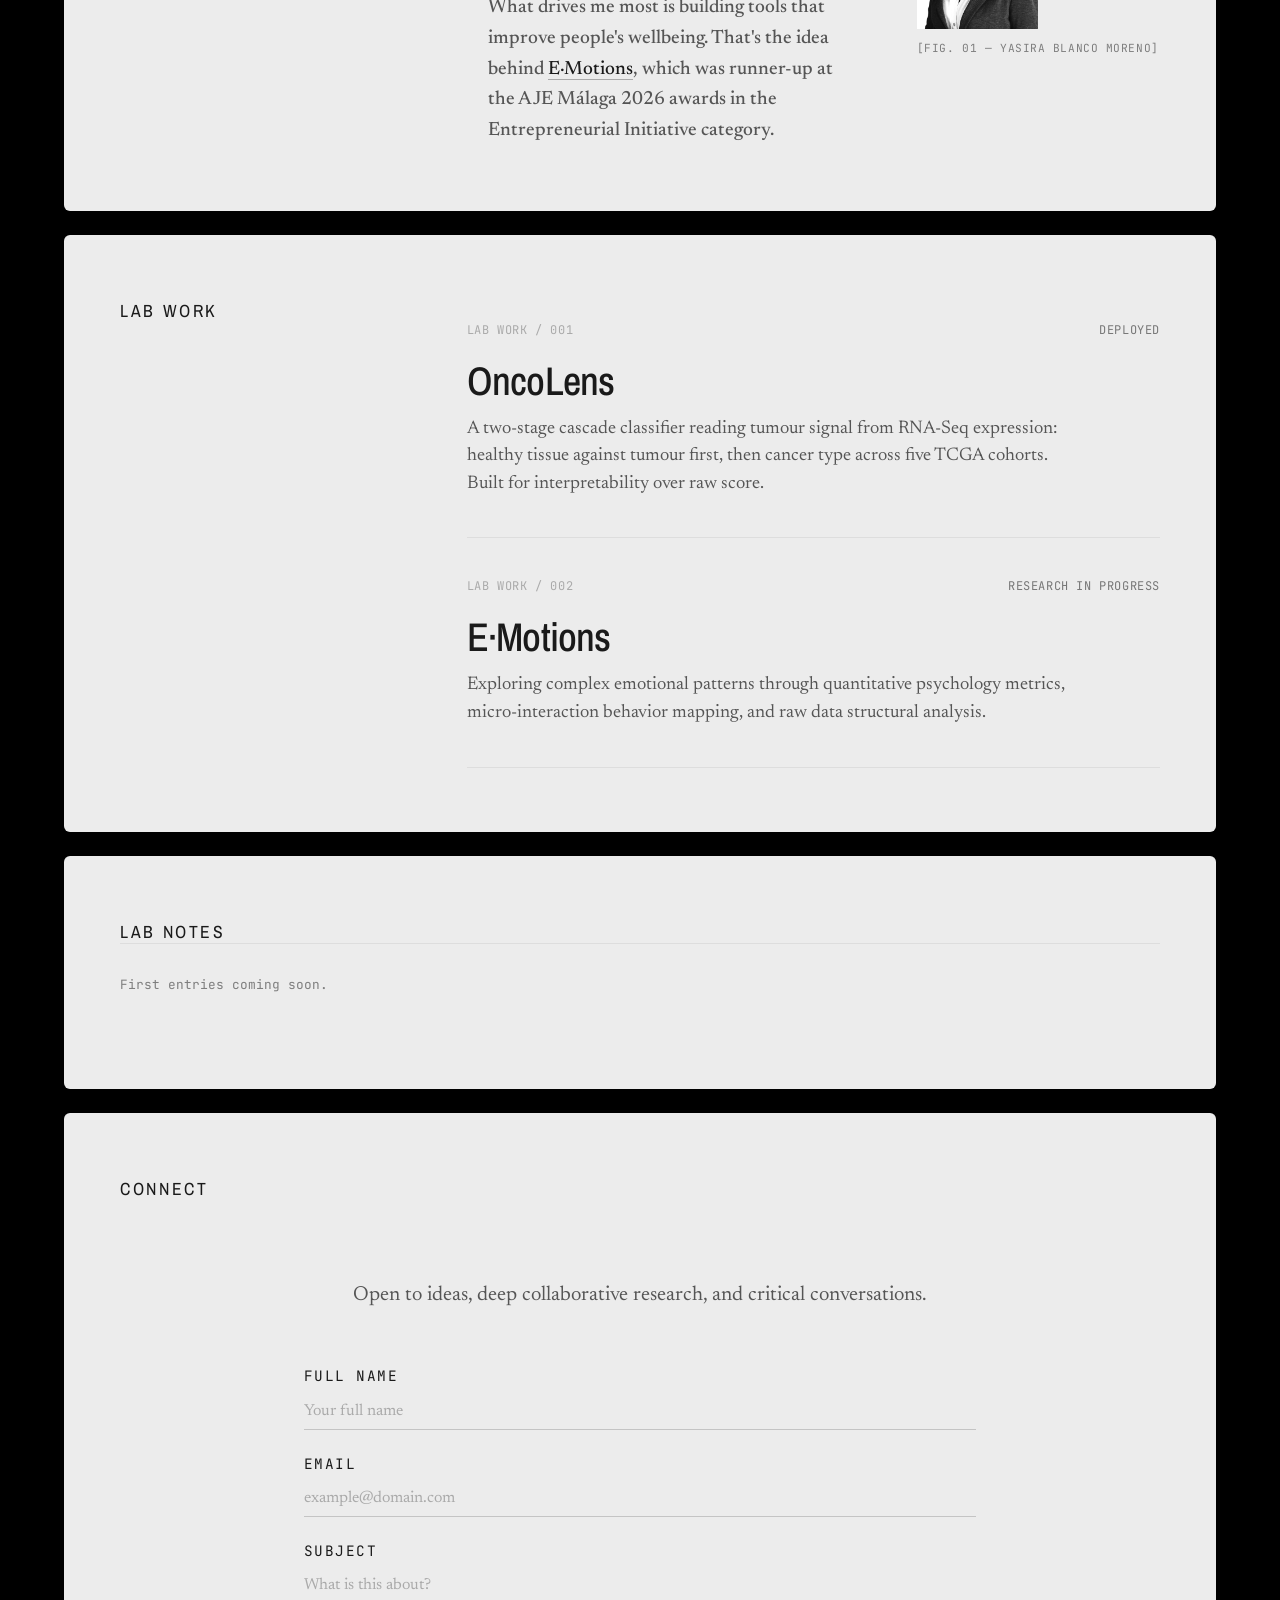
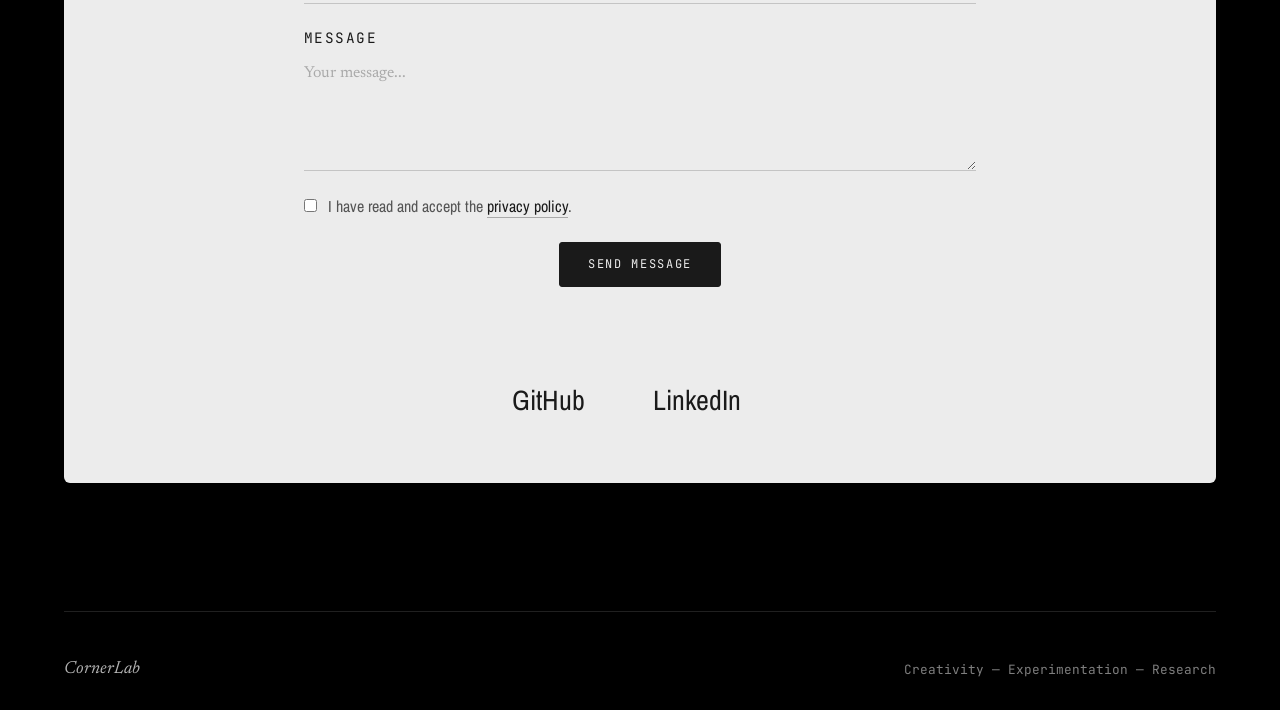
==== commit b620979b: "refactor(whos-behind): replace boilerplate with real bio The old copy described the site again inste" ====
--- a/index.html
+++ b/index.html
@@ -108,7 +108,7 @@
                 Building tools that are actually worth something means testing, breaking, rebuilding, and not giving up. 
             </p>
             <p class="body-text" data-i18n="what_is_body_p4">
-                Let's get to it.
+                That's why I built this lab.
             </p>
         </div>
     </section>
@@ -117,8 +117,11 @@
         <h2 class="section-title" data-i18n="section_whos_behind">Who's Behind</h2>
         <div class="section-content bio-grid">
             <div class="editorial-prose">
-                <p class="body-text" data-i18n="whos_behind_body">
-                    I built CornerLab as an intentional ecosystem to think, research, and create. This space operates exclusively at the intersections of cognitive neuroscience, psychology, systems thinking, and custom creative technology infrastructure. 
+                <p class="body-text" data-i18n="whos_behind_p1">
+                    My name is Yasira. I'm a data analyst and developer with an interest in the natural sciences and human behaviour.
+                </p>
+                <p class="body-text" data-i18n="whos_behind_p2">
+                    What drives me most is building tools that improve people's wellbeing. That's the idea behind <a href="https://e-motions.es" target="_blank" rel="noopener" class="inline-link">E·Motions</a>, which was runner-up at the AJE Málaga 2026 awards in the Entrepreneurial Initiative category.
                 </p>
             </div>
             <div class="lab-image-placeholder">
--- a/css/styles.css
+++ b/css/styles.css
@@ -1017,4 +1017,14 @@
 
 .editorial-prose .body-text + .body-text {
     margin-top: 1.5rem;
+}
+
+.editorial-section .inline-link {
+    color: #1A1A1A;
+    border-bottom: 1px solid #aaa;
+    transition: border-color 0.2s ease;
+}
+
+.editorial-section .inline-link:hover {
+    border-bottom-color: #1A1A1A;
 }
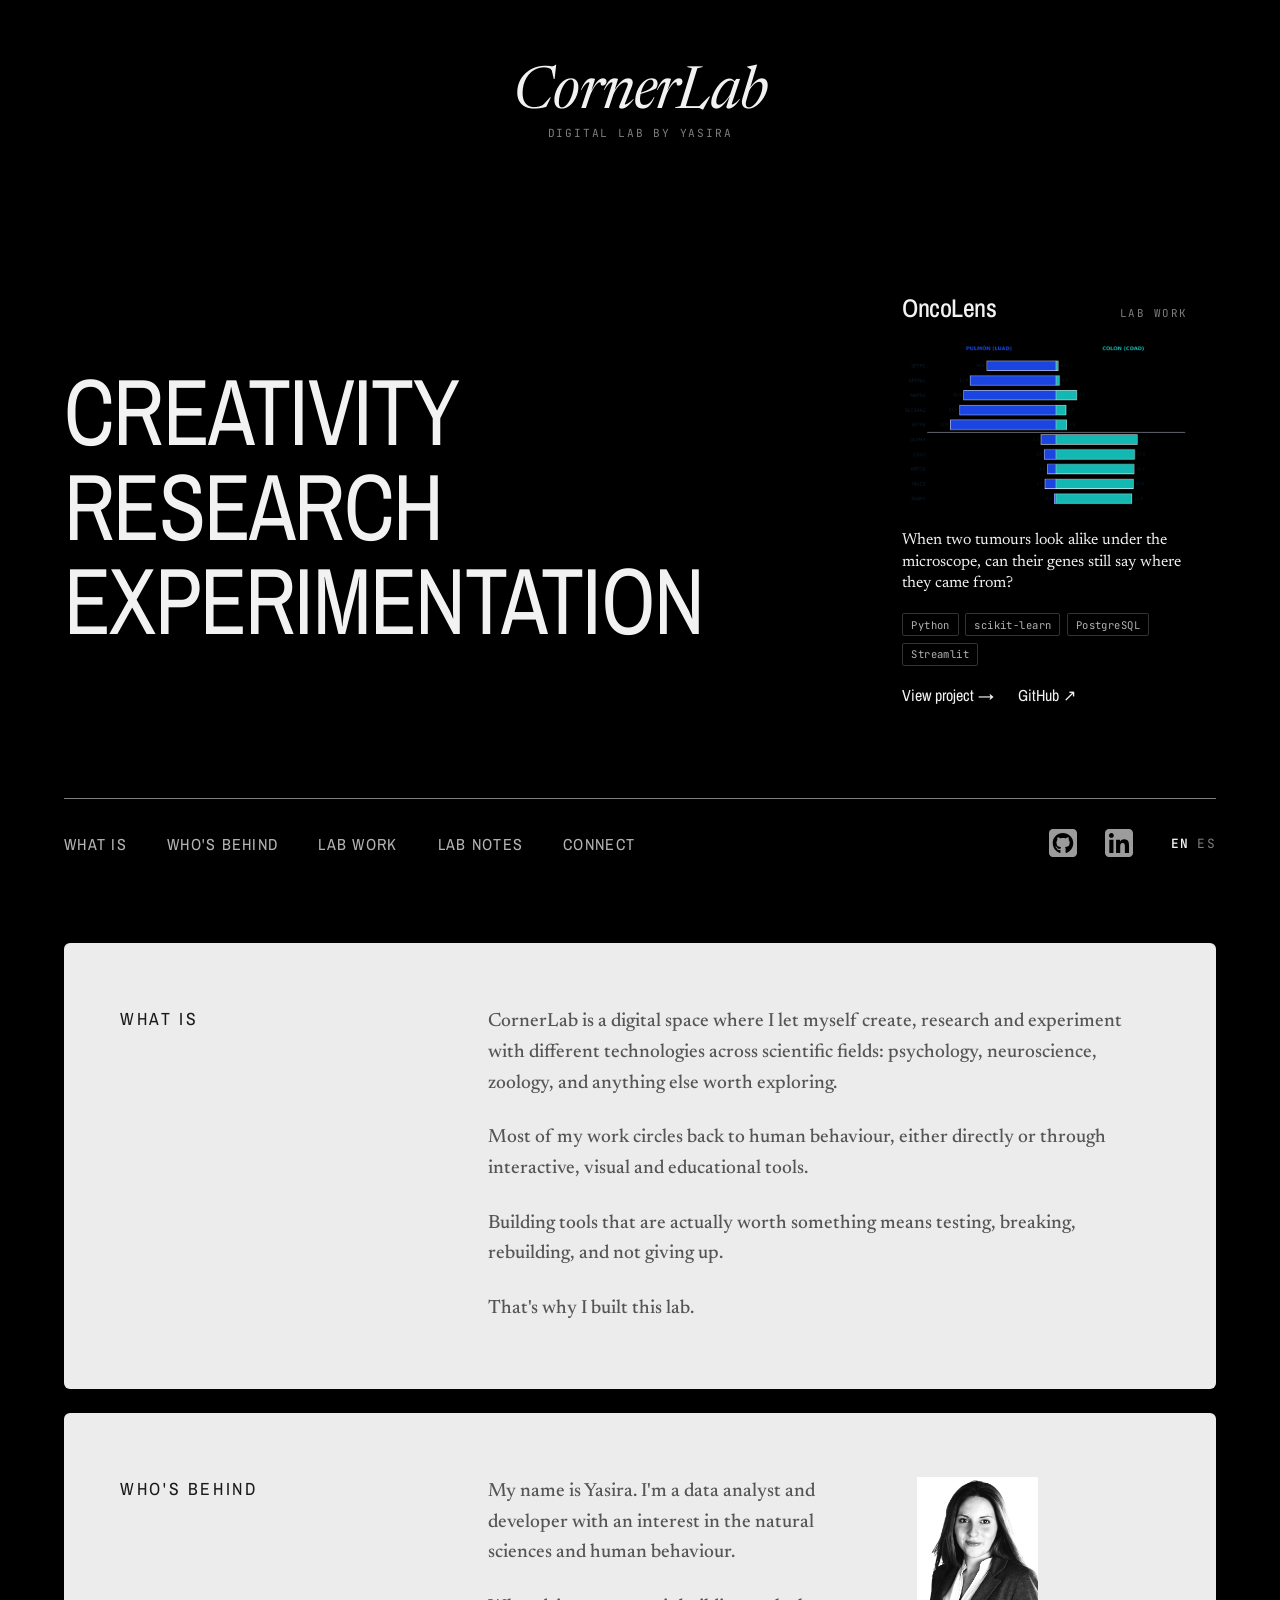
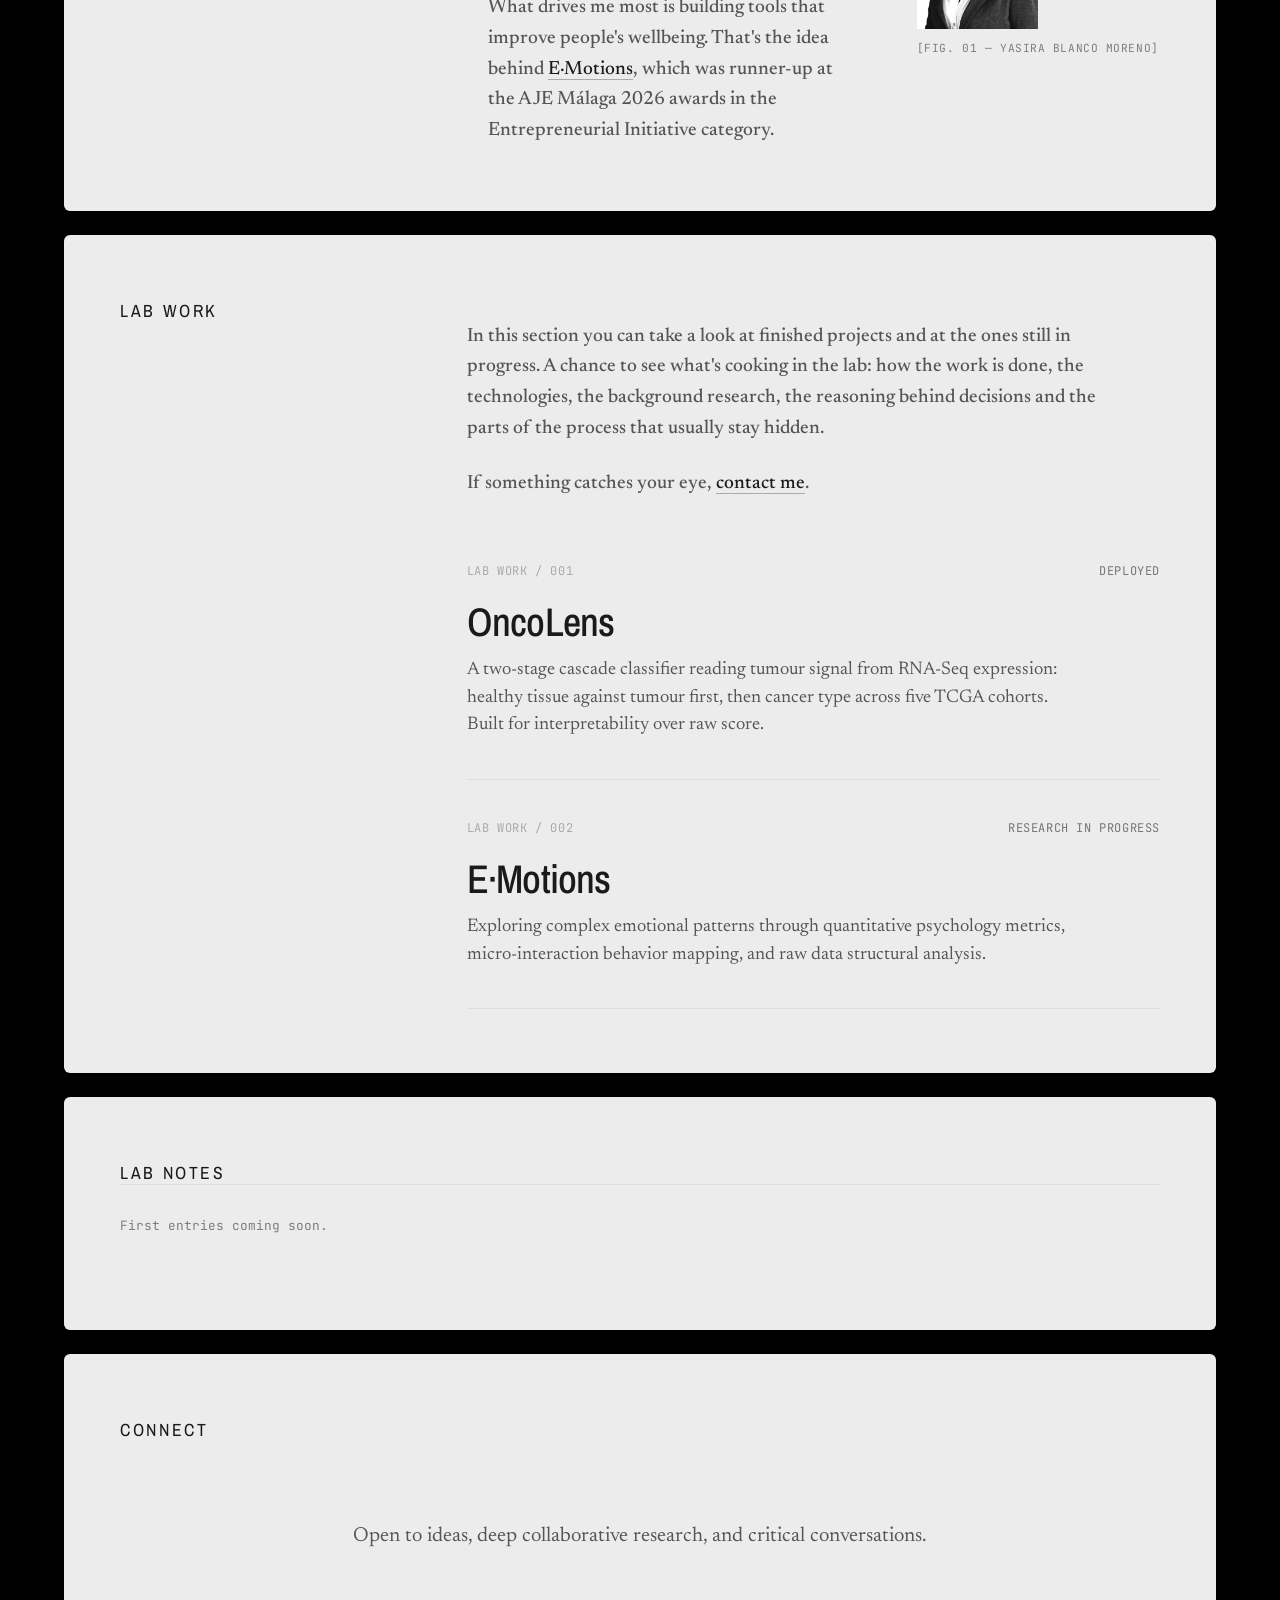
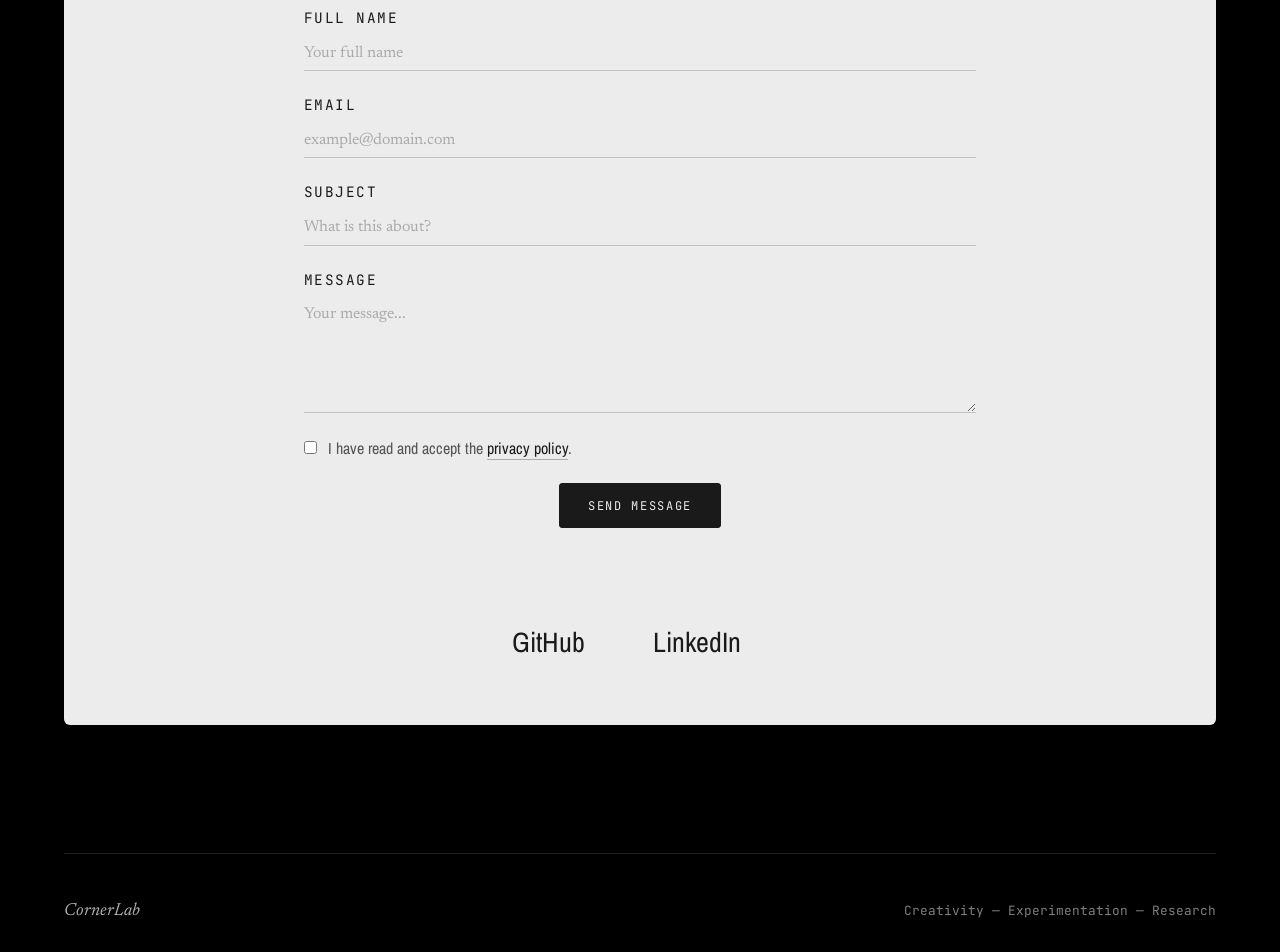
==== commit c9842e19: "feat(lab-work): add section intro Explain what the section shows before the project list: finished a" ====
--- a/index.html
+++ b/index.html
@@ -133,6 +133,14 @@
 
     <section id="lab-work" class="editorial-section">
         <h2 class="section-title" data-i18n="section_lab_work">Lab Work</h2>
+        <div class="editorial-prose lab-work-intro">
+            <p class="body-text" data-i18n="lab_work_p1">
+                In this section you can take a look at finished projects and at the ones still in progress. A chance to see what's cooking in the lab: how the work is done, the technologies, the background research, the reasoning behind decisions and the parts of the process that usually stay hidden.
+            </p>
+            <p class="body-text" data-i18n="lab_work_p2">
+                If something catches your eye, <a href="#connect" class="inline-link">contact me</a>.
+            </p>
+        </div>
         <div class="work-archive">
             
             <article class="work-item">
--- a/css/styles.css
+++ b/css/styles.css
@@ -1027,4 +1027,14 @@
 
 .editorial-section .inline-link:hover {
     border-bottom-color: #1A1A1A;
+}
+
+.lab-work-intro {
+    width: 66.66%;
+    margin-left: auto;
+    margin-bottom: 4rem;
+}
+
+@media (max-width: 1024px) {
+    .lab-work-intro { width: 100%; }
 }
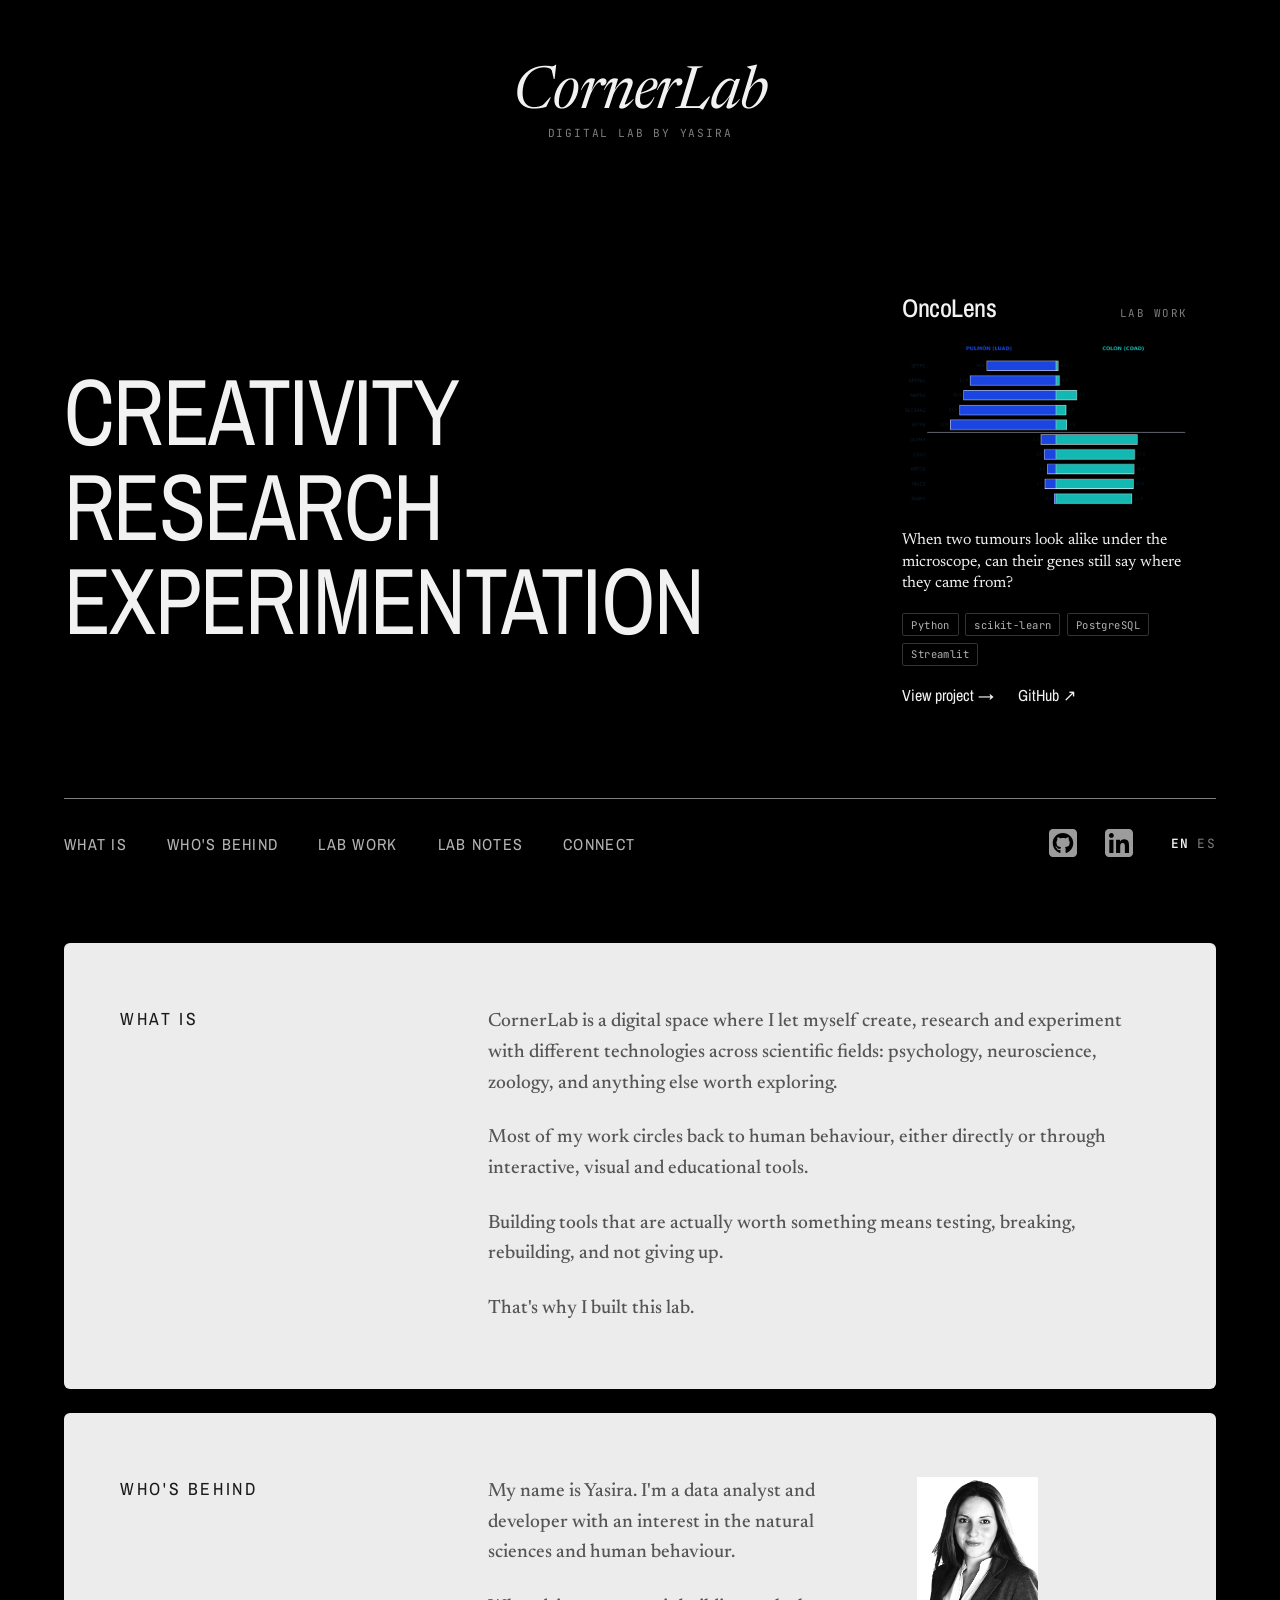
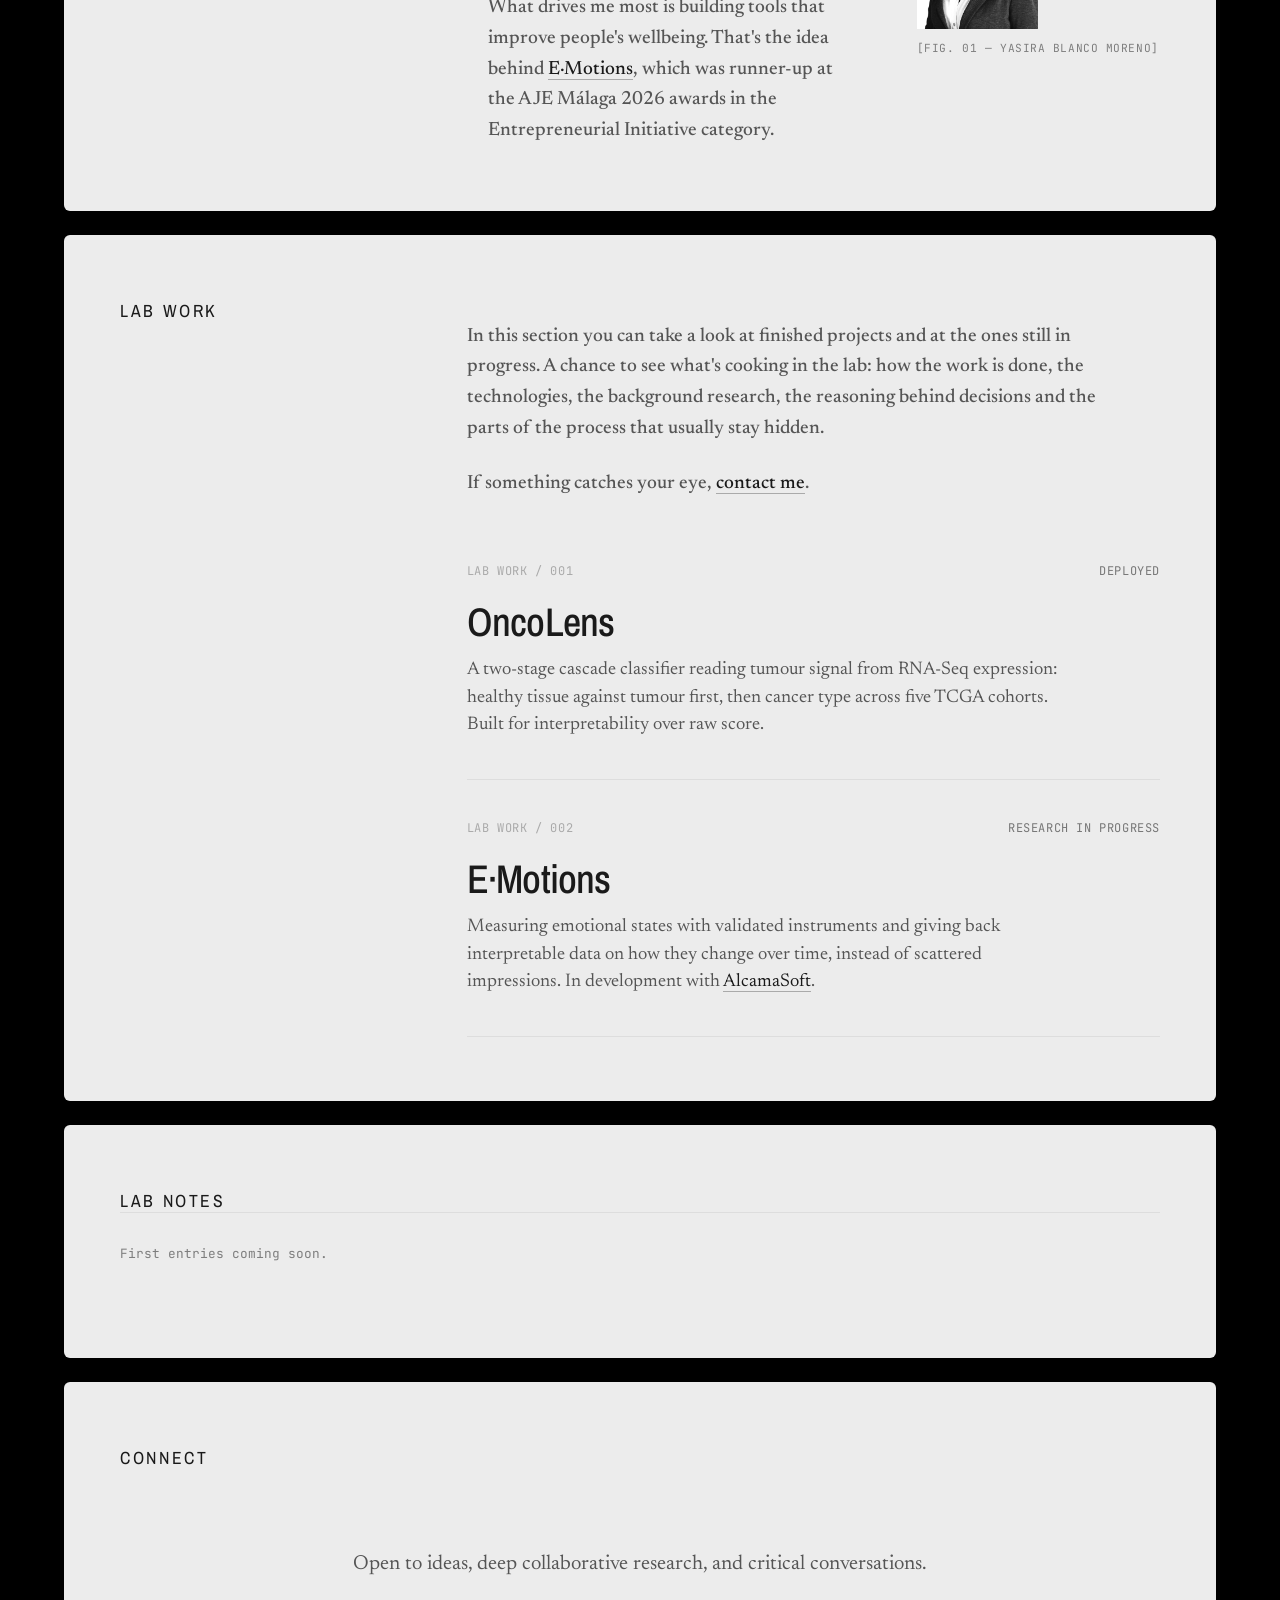
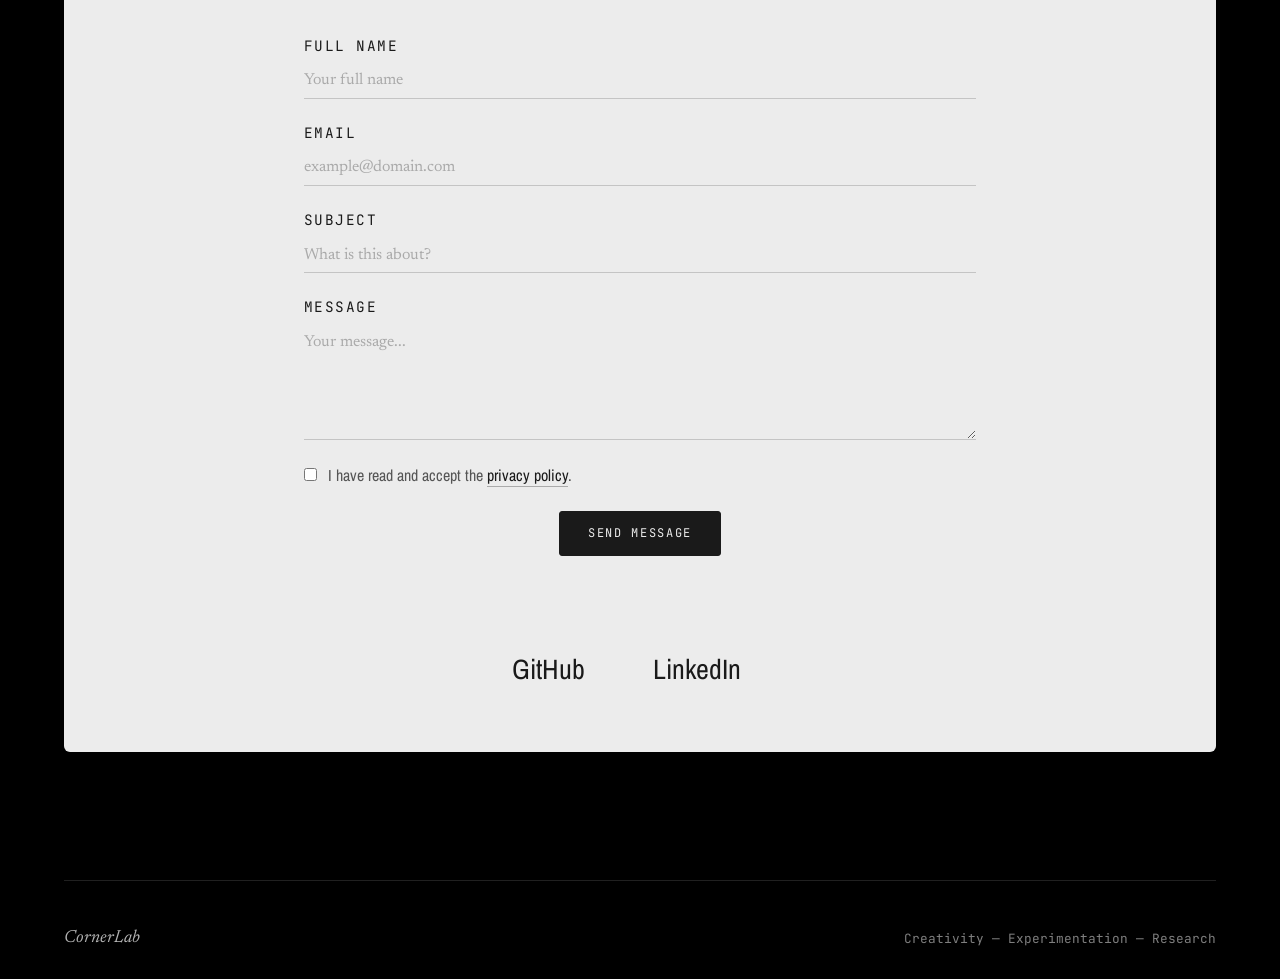
==== commit a2e5313c: "feat(lab-work): translate project entries and rewrite E·Motions - Add data-i18n to work ids, statuse" ====
--- a/index.html
+++ b/index.html
@@ -145,23 +145,25 @@
             
             <article class="work-item">
                 <div class="work-meta">
-                    <span class="work-id">LAB WORK / 001</span>
-                    <span class="work-status">Deployed</span>
+                    <span class="work-id" data-i18n="work_id_001">LAB WORK / 001</span>
+                    <span class="work-status" data-i18n="work_status_deployed">Deployed</span>
                 </div>
                 <div class="work-main">
                       <h3 class="work-title"><a href="https://bootcamp-da-p2.github.io/OncoLens/" target="_blank" rel="noopener">OncoLens</a></h3>
-                    <p class="work-desc">A two-stage cascade classifier reading tumour signal from RNA-Seq expression: healthy tissue against tumour first, then cancer type across five TCGA cohorts. Built for interpretability over raw score.</p>
+                    <p class="work-desc" data-i18n="work_desc_oncolens">
+                        A two-stage cascade classifier reading tumour signal from RNA-Seq expression: healthy tissue against tumour first, then cancer type across five TCGA cohorts. Built for interpretability over raw score.
+                    </p>
                 </div>
             </article>
 
             <article class="work-item">
                 <div class="work-meta">
-                    <span class="work-id">LAB WORK / 002</span>
-                    <span class="work-status">Research in Progress</span>
+                    <span class="work-id" data-i18n="work_id_002">LAB WORK / 002</span>
+                    <span class="work-status" data-i18n="work_status_research">Research in Progress</span>
                 </div>
                 <div class="work-main">
                     <h3 class="work-title"><a href="https://e-motions.es" target="_blank" rel="noopener">E·Motions</a></h3>
-                    <p class="work-desc">Exploring complex emotional patterns through quantitative psychology metrics, micro-interaction behavior mapping, and raw data structural analysis.</p>
+                    <p class="work-desc" data-i18n="work_desc_emotions">Measuring emotional states with validated instruments and giving back interpretable data on how they change over time, instead of scattered impressions. In development with <a href="https://www.alcamasoft.com/" target="_blank" rel="noopener" class="inline-link">AlcamaSoft</a>.</p>
                 </div>
             </article>
 
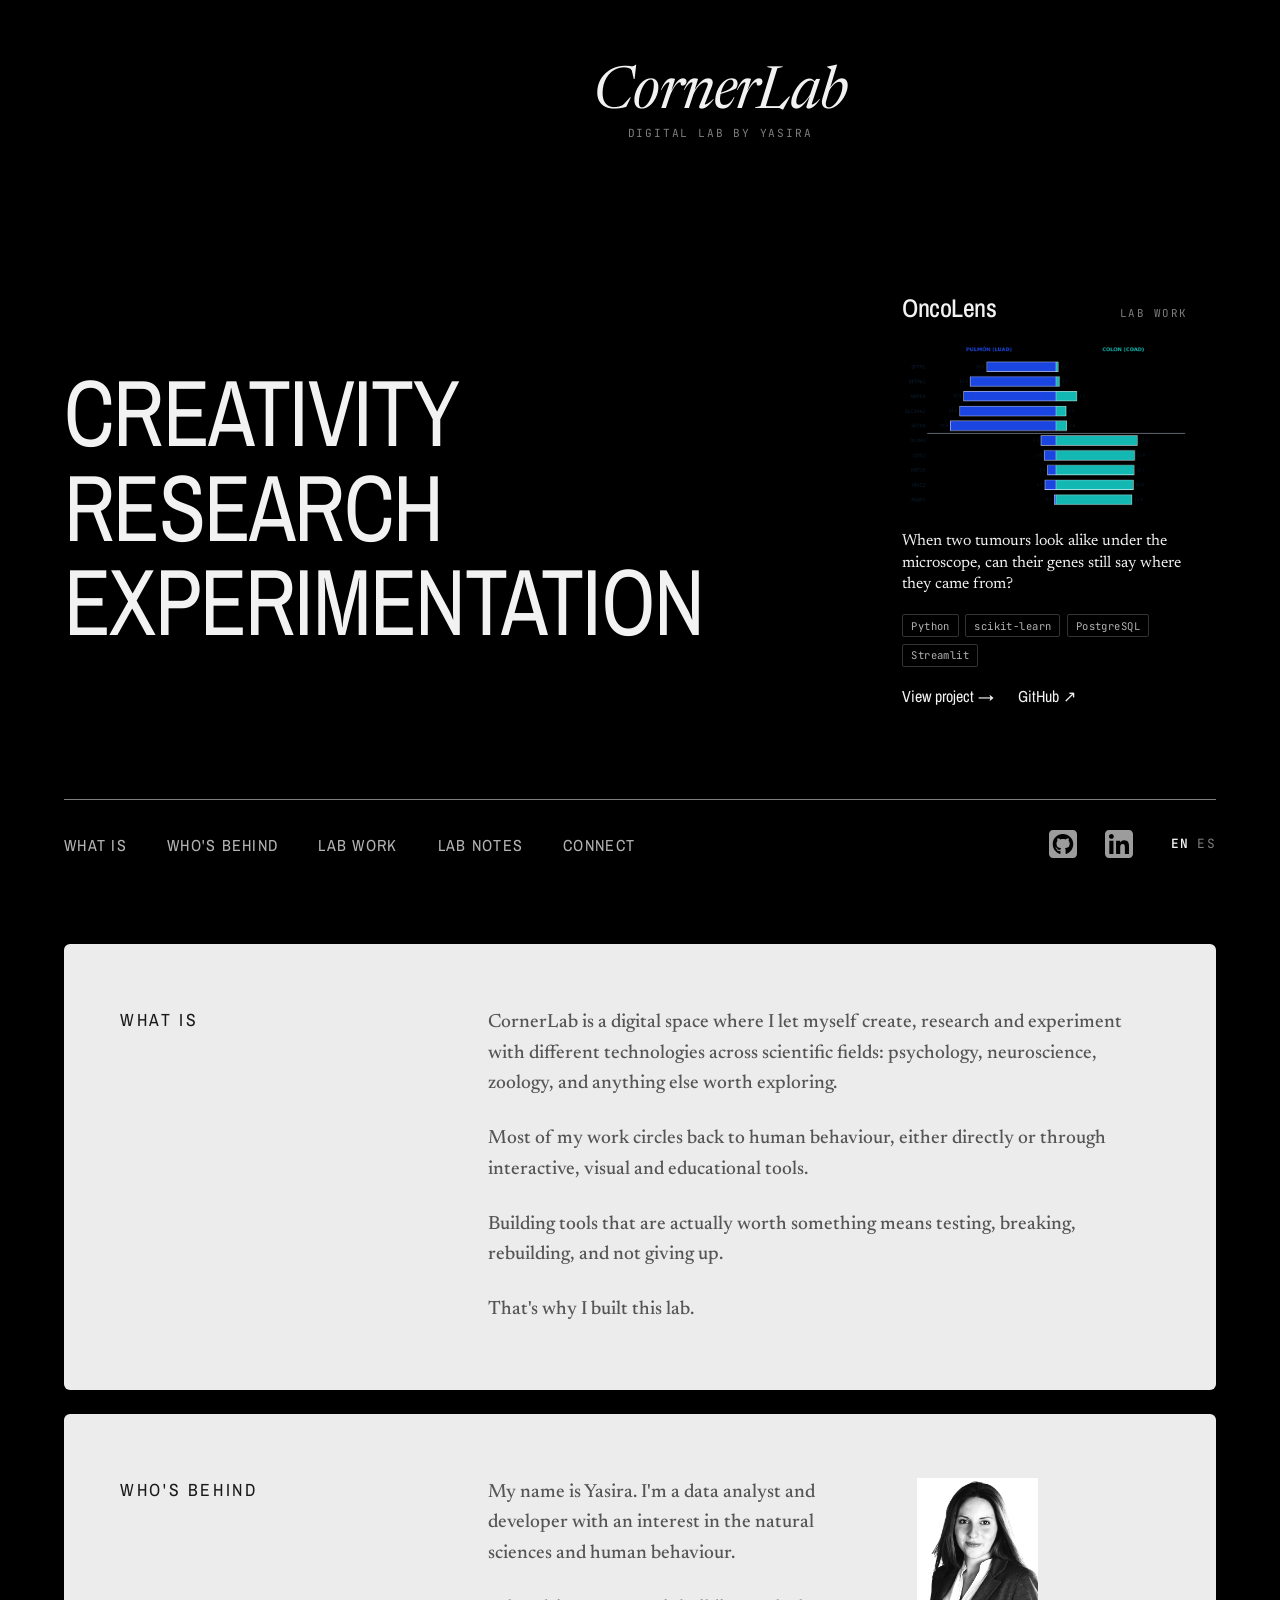
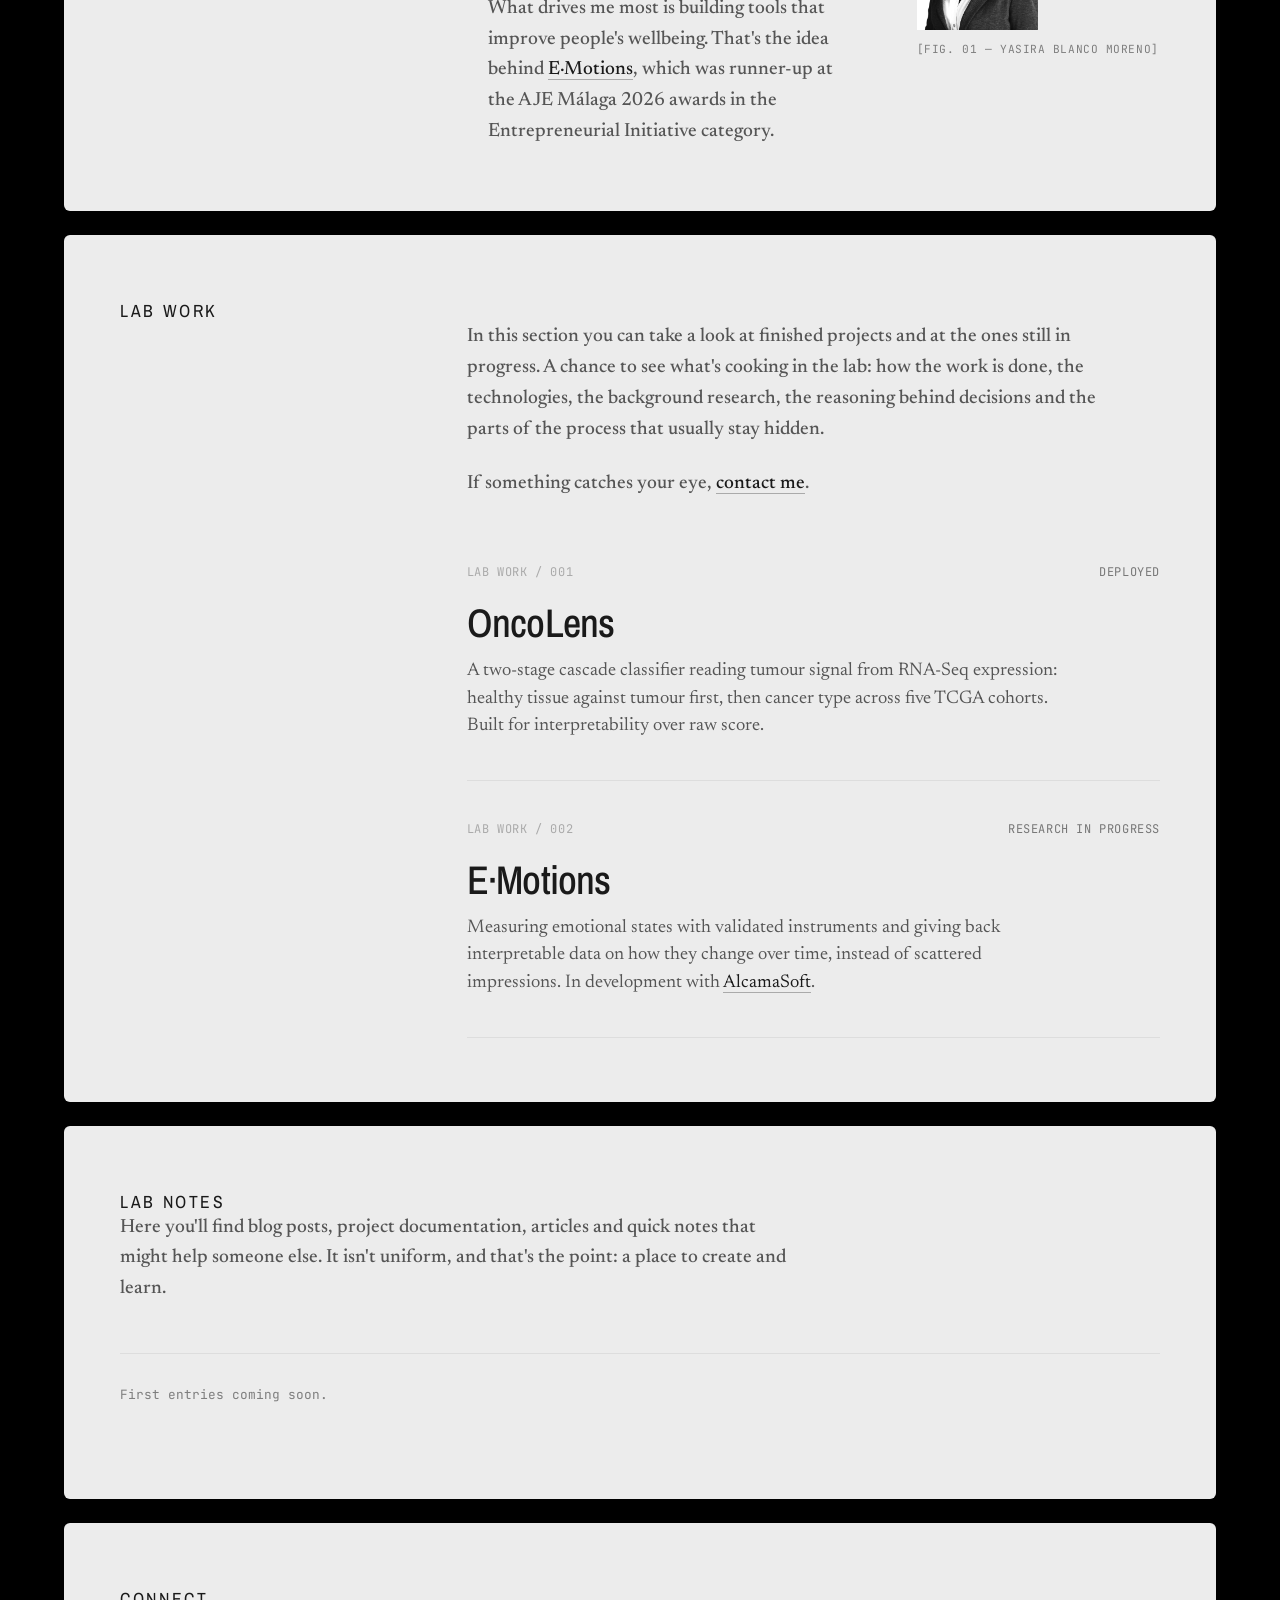
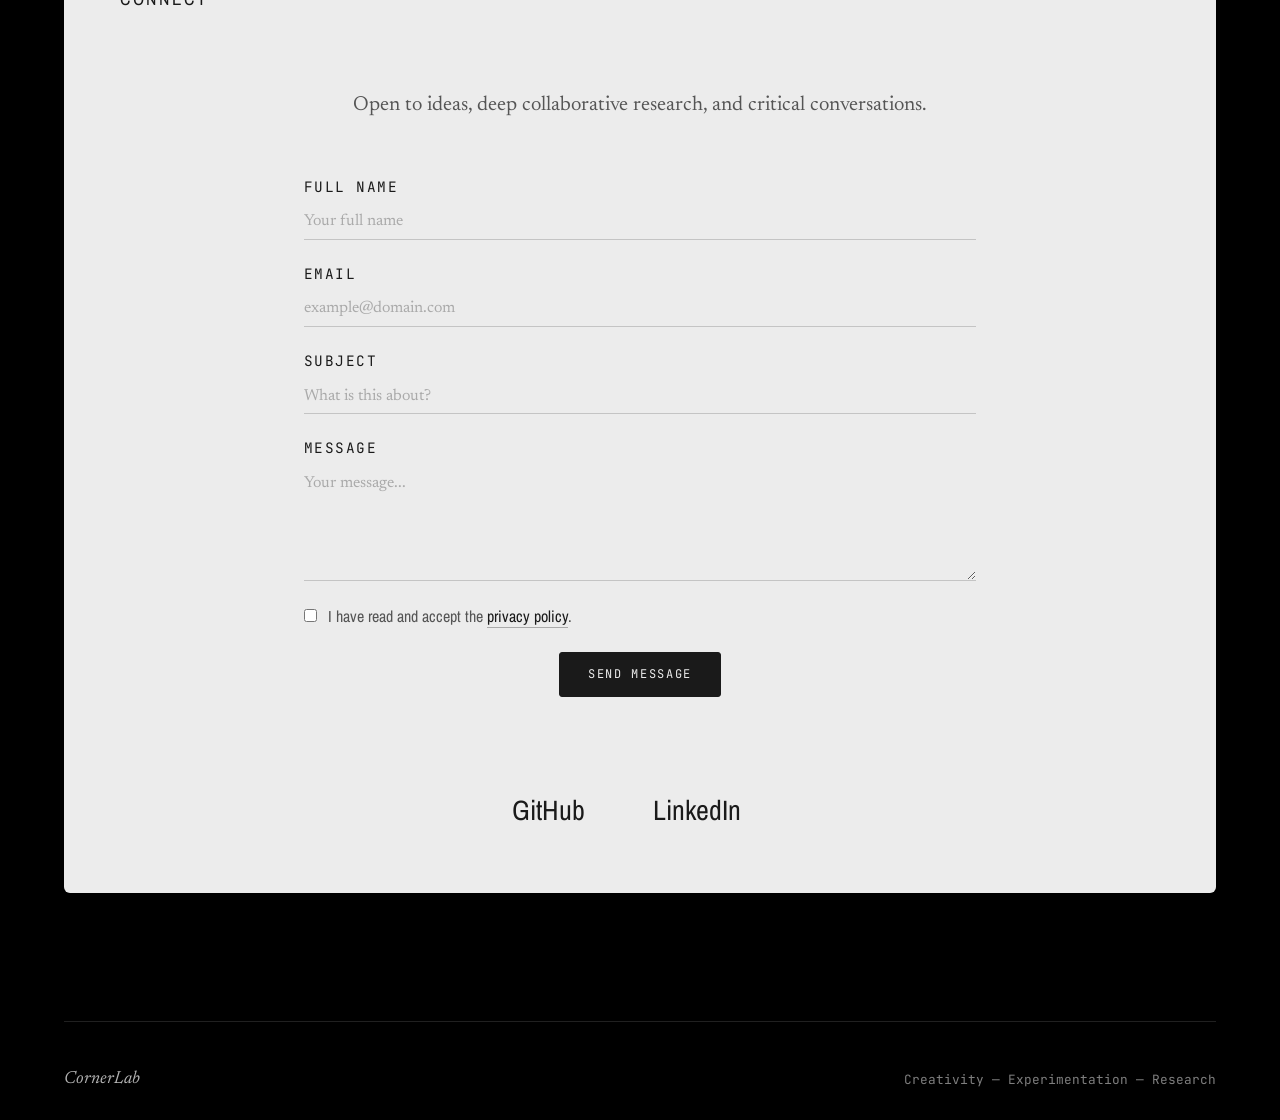
==== commit f3361c3f: "feat(theme): add light/dark toggle with lamp switch - Add a lamp icon button in the header that swit" ====
--- a/index.html
+++ b/index.html
@@ -20,8 +20,16 @@
 <body>
 
     <header class="global-branding">
-        <a href="index.html" class="logo">CornerLab</a>
-        <p class="brand-tagline" data-i18n="brand_tagline">Digital lab by Yasira</p>
+        <div class="branding-spacer" aria-hidden="true"></div>
+
+        <div class="branding-center">
+            <a href="index.html" class="logo">CornerLab</a>
+            <p class="brand-tagline" data-i18n="brand_tagline">Digital lab by Yasira</p>
+        </div>
+
+        <button type="button" class="lamp-toggle" aria-label="Cambiar tema" aria-pressed="false">
+            <img src="assets/icons/lamp_opt.svg" alt="" class="lamp-icon">
+        </button>
     </header>
 
     <section class="hero-manifesto">
@@ -172,14 +180,21 @@
 
     <section id="lab-notes" class="editorial-section">
         <h2 class="section-title" data-i18n="section_lab_notes">Lab Notes</h2>
-        <div id="dynamic-notes-target" class="notes-archive">
-            <noscript>
-                <div class="note-row-fallback">
-                <!--<a href="lab/building-systems-for-better-thinking.html"><span>LAB NOTE / 001</span><span>Building Systems for Better Thinking</span></a>
-                    <a href="lab/psychology-of-attention.html"><span>LAB NOTE / 002</span><span>The Psychology of Attention</span></a>
-                    <a href="lab/patterns-in-human-behavior.html"><span>LAB NOTE / 003</span><span>Patterns in Human Behavior</span></a>-->
-                </div>
-            </noscript>
+        <div class="section-content editorial-prose">
+            <div class="editorial-prose lab-notes-intro">
+                <p class="body-text" data-i18n="lab_notes_p1">
+                    Here you'll find blog posts, project documentation, articles and quick notes that might help someone else. It isn't uniform, and that's the point: a place to create and learn.
+                </p>
+            </div>
+            <div id="dynamic-notes-target" class="notes-archive">
+                <noscript>
+                    <div class="note-row-fallback">
+                    <!--<a href="lab/building-systems-for-better-thinking.html"><span>LAB NOTE / 001</span><span>Building Systems for Better Thinking</span></a>
+                        <a href="lab/psychology-of-attention.html"><span>LAB NOTE / 002</span><span>The Psychology of Attention</span></a>
+                        <a href="lab/patterns-in-human-behavior.html"><span>LAB NOTE / 003</span><span>Patterns in Human Behavior</span></a>-->
+                    </div>
+                </noscript>
+            </div>
         </div>
     </section>
 
--- a/css/styles.css
+++ b/css/styles.css
@@ -6,6 +6,8 @@
     --bg-primary: #101010;
     --bg-secondary: #1A1A1A;
     --bg-tertiary: #202020;
+    --bg-page: #000000;
+    --bg-card: #ECECEC;
     
     --text-primary: #F2F2F2;
     --text-secondary: #B3B3B3;
@@ -19,6 +21,14 @@
     --grid-gap: 2rem;
 }
 
+html[data-theme="light"] {
+    --bg-page: #f8f6eb;
+    --bg-card: #F0EEE6;
+    --text-primary: #141414;
+    --text-secondary: #353333;
+    --text-muted: #666262;
+}
+
 /* Global Reset Base */
 *, *::before, *::after {
     box-sizing: border-box;
@@ -28,7 +38,7 @@
 
 html {
     scroll-behavior: smooth;
-    background-color: #000000;
+    background-color: var(--bg-page);
     color: var(--text-primary);
     font-size: 16px;
     -webkit-font-smoothing: antialiased;
@@ -460,7 +470,7 @@
 /*Added cards to every section */
 /* ------------------------------------------------------------- */
 .editorial-section {
-    background: #ECECEC;
+    background: var(--bg-card);
     border-radius: 6px;
     padding: 4rem 3.5rem;
     margin-bottom: 1.5rem;
@@ -1037,4 +1047,84 @@
 
 @media (max-width: 1024px) {
     .lab-work-intro { width: 100%; }
+}
+
+.lab-notes-intro {
+    margin-bottom: 3rem;
+    max-width: 42rem;
+}
+
+.global-branding {
+    display: flex;
+    flex-direction: row;
+    justify-content: space-between;
+    align-items: flex-start;
+    margin-bottom: 8rem;
+}
+
+.branding-spacer {
+    width: 64px;
+    flex-shrink: 0;
+}
+
+.branding-center {
+    display: flex;
+    flex-direction: column;
+    align-items: center;
+    gap: 0.15rem;
+}
+
+.lamp-toggle {
+    background: none;
+    border: none;
+    padding: 8px;
+    cursor: pointer;
+    color: var(--text-muted);
+    width: 64px;
+    flex-shrink: 0;
+    margin-top: -3rem;
+    transition: color 0.2s ease;
+    margin-right: -10rem;
+}
+
+.lamp-toggle:hover { color: var(--text-secondary); }
+
+/* Tema oscuro: lámpara clara sobre fondo negro */
+.lamp-icon {
+    width: 100%;
+    height: auto;
+    display: block;
+    filter: brightness(0) saturate(100%) invert(82%);
+    transition: filter 0.3s ease;
+}
+
+.lamp-toggle:hover .lamp-icon {
+    filter: brightness(0) saturate(100%) invert(96%);
+}
+
+/* Tema claro: lámpara oscura sobre fondo claro */
+html[data-theme="light"] .lamp-icon {
+    filter: brightness(0) saturate(100%) invert(15%);
+}
+
+html[data-theme="light"] .lamp-toggle:hover .lamp-icon {
+    filter: brightness(0) saturate(100%) invert(0%);
+}
+
+.lamp-chain { transform-origin: 55.542px 79.179px; }
+
+@media (max-width: 1024px) {
+    .lamp-toggle { margin-right: -2rem; }
+}
+
+@media (max-width: 640px) {
+    .lamp-toggle { margin-right: -1.25rem; }
+}
+
+html[data-theme="light"] .social-icon {
+    filter: brightness(0) saturate(100%) invert(25%);
+}
+
+html[data-theme="light"] .social-link:hover .social-icon {
+    filter: brightness(0) saturate(100%) invert(0%);
 }
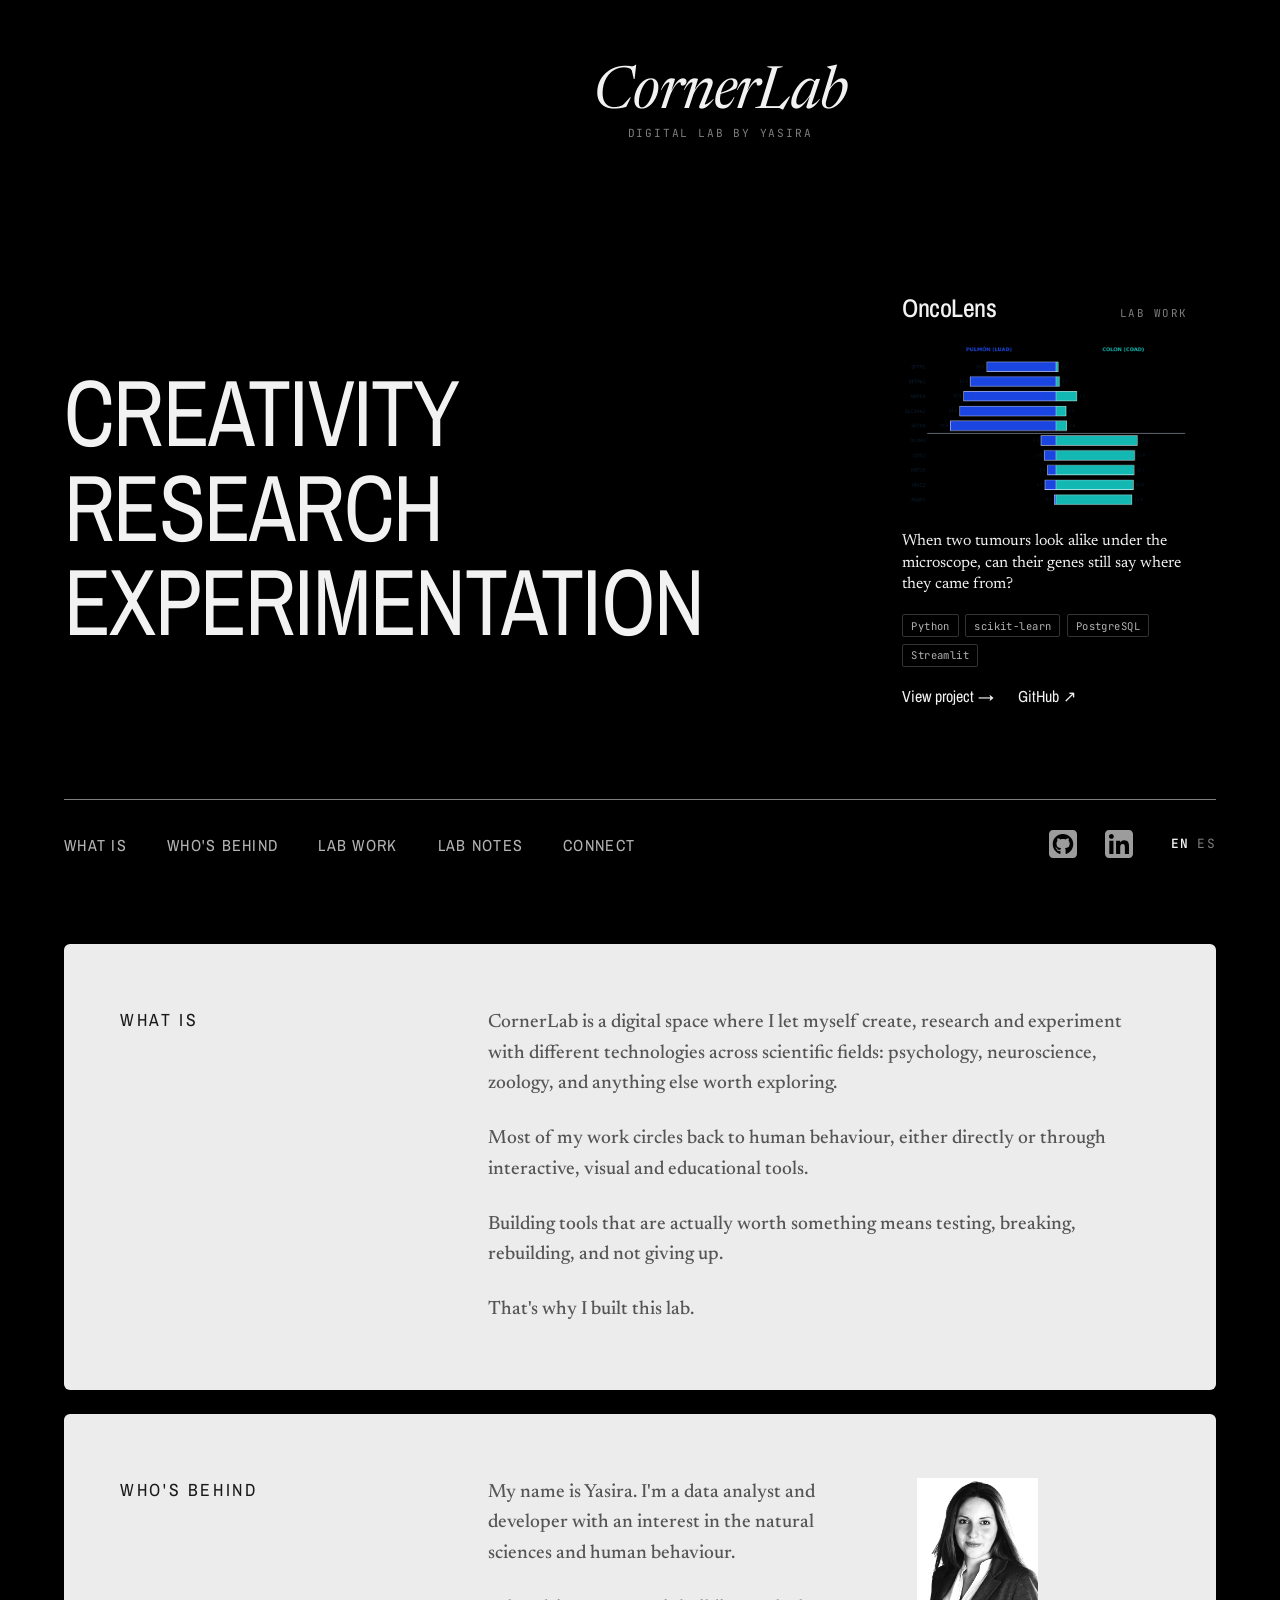
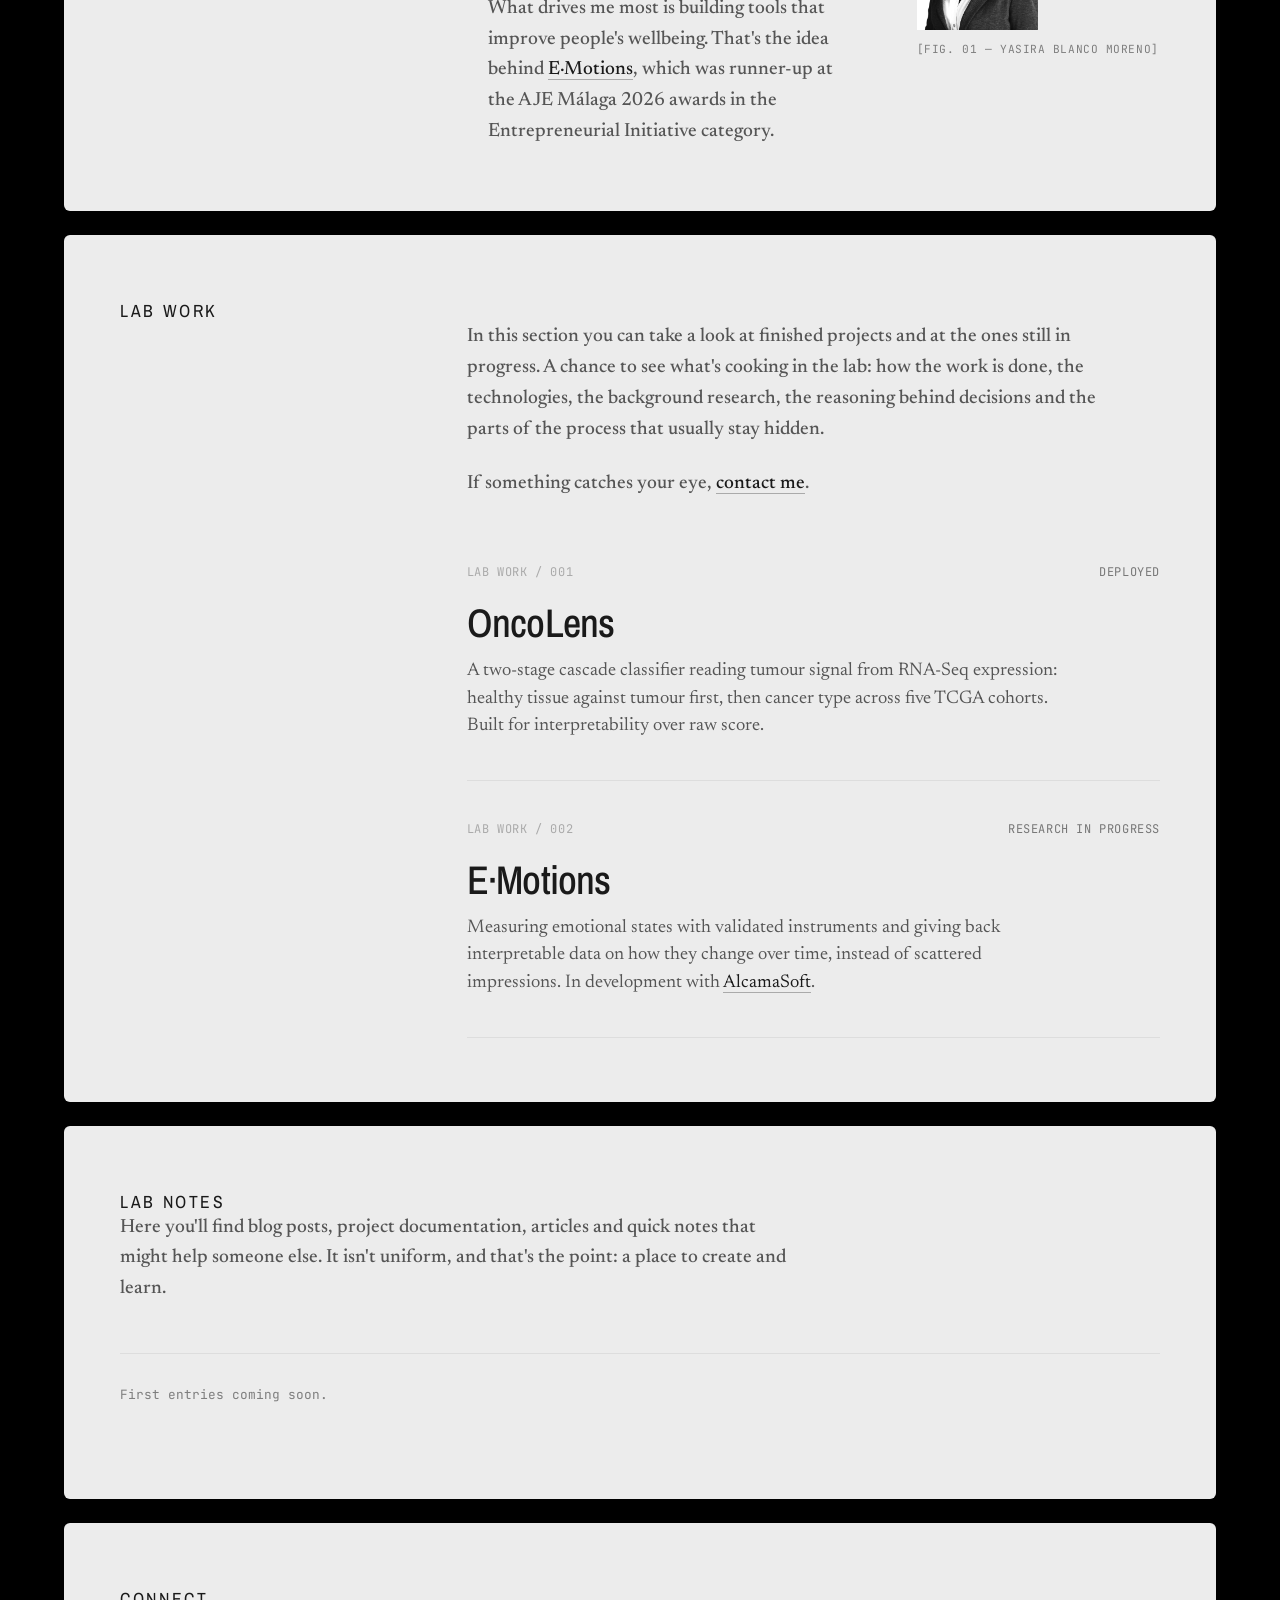
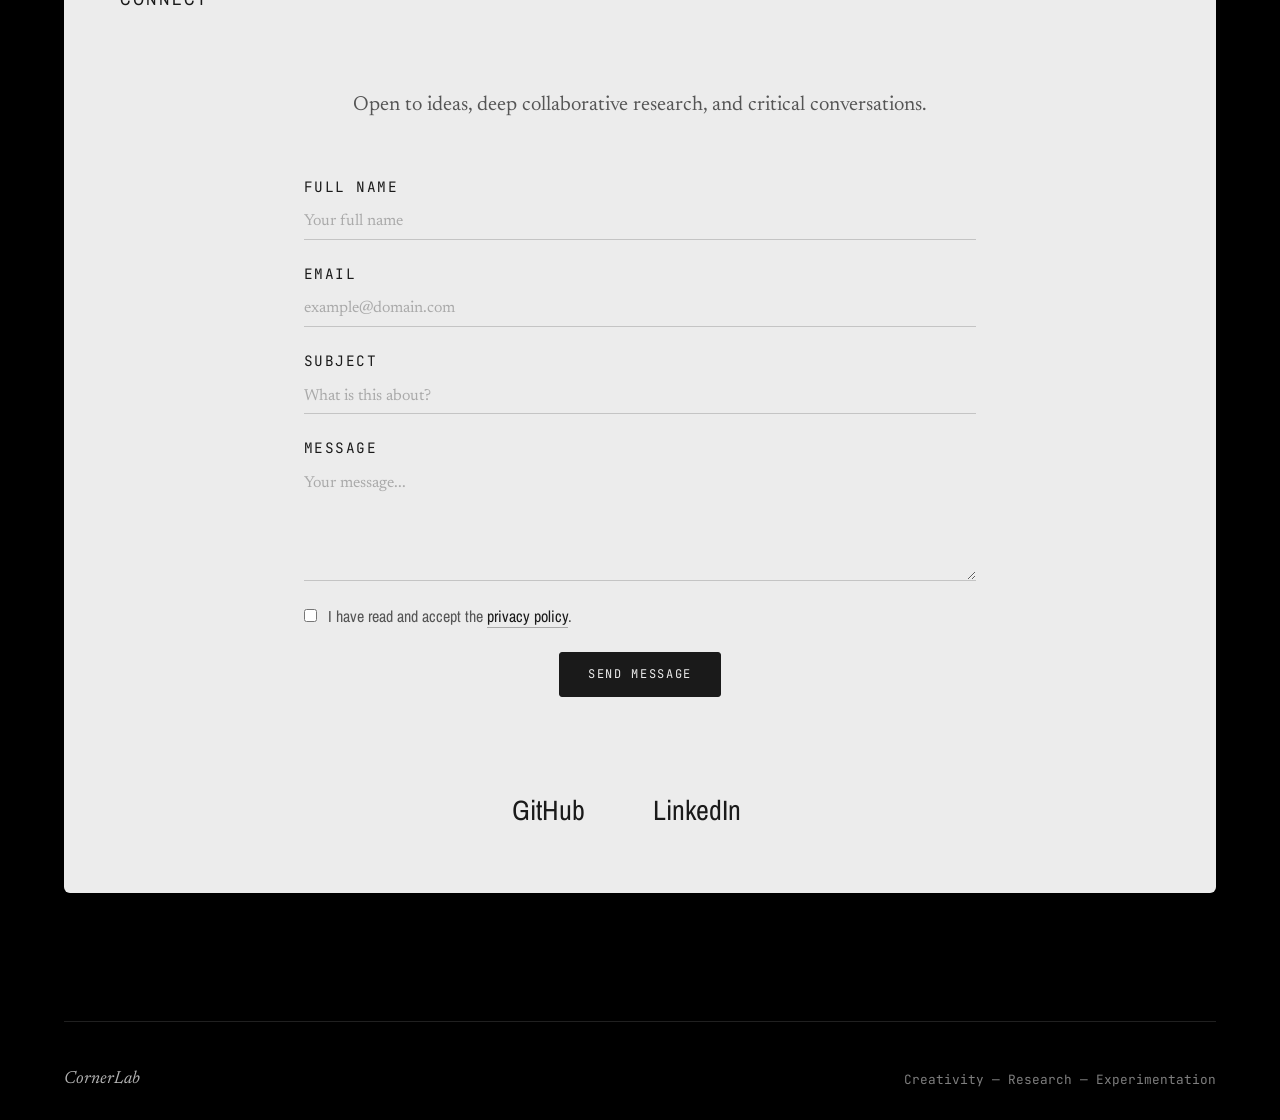
==== commit c1d72679: "refactor: remove dead and duplicated CSS rules" ====
--- a/index.html
+++ b/index.html
@@ -253,7 +253,7 @@
 
     <footer class="global-footer" >
         <span class="footer-brand">CornerLab</span>
-        <span class="footer-manifesto" data-i18n="footer_manifesto">Creativity — Experimentation — Research</span>
+        <span class="footer-manifesto" data-i18n="footer_manifesto">Creativity — Research — Experimentation</span>
     </footer>
 
     <script src="js/main.js"></script>
--- a/css/styles.css
+++ b/css/styles.css
@@ -68,19 +68,23 @@
 /* ------------------------------------------------------------- */
 /* Header / Branding System */
 /* ------------------------------------------------------------- */
+
 .global-branding {
     display: flex;
-    justify-content: center;
+    flex-direction: row;
+    justify-content: space-between;
+    align-items: flex-start;
+    gap: 0.1rem;
     margin-bottom: 8rem;
 }
 
-.global-branding .logo {
-    font-family: var(--font-serif);
-    font-weight: 400;
-    font-size: 3.7rem;
-    letter-spacing: -0.02em;
-    font-style: italic;
-}
+    .global-branding .logo {
+        font-family: var(--font-serif);
+        font-weight: 400;
+        font-size: 3.7rem;
+        letter-spacing: -0.02em;
+        font-style: italic;
+    }
 
 /* ------------------------------------------------------------- */
 /* Hero Manifesto & Unified Navigation Bar */
@@ -98,16 +102,6 @@
     flex-direction: column;
     align-items: flex-start;
 }
-
-/*.manifesto-titles h1 {
-    font-family: var(--font-sans);
-    font-size: clamp(3rem, 6.5vw, 7rem);
-    font-weight: 300;
-    line-height: 0.90;
-    letter-spacing: -0.04em;
-    text-transform: uppercase;
-    color: var(--text-primary);
-}*/
 
 /* Responsive Single Line Editorial Bar Structure */
 .editorial-nav {
@@ -122,28 +116,9 @@
     text-transform: uppercase;
 }
 
-.nav-left, .nav-right {
-    display: flex;
-    gap: 2.5rem;
-}
-
 .social-link {
     display: flex;
     align-items: center;
-}
-
-.social-icon {
-    width: 40px;
-    height: 40px;
-    opacity: 0.7;
-    transition:
-        opacity 0.25s ease,
-        transform 0.25s ease;
-}
-
-.social-link:hover .social-icon {
-    opacity: 1;
-    transform: translateY(-1px);
 }
 
 .social-icon {
@@ -162,29 +137,9 @@
     filter: brightness(0) saturate(100%) invert(96%);
 }
 
-.nav-left a, .nav-right a, .lang-selector {
-    color: var(--text-secondary);
-}
-
-.nav-left a:hover, .nav-right a:hover {
-    color: var(--text-primary);
-}
-
-.lang-selector {
-    cursor: pointer;
-}
-
-.lang-selector .active {
-    color: var(--text-primary);
-    font-weight: 600;
-}
-
 /* ------------------------------------------------------------- */
 /* Section Scaffolding Layouts */
 /* ------------------------------------------------------------- */
-.editorial-section {
-    padding: 6rem 0;
-}
 
 .section-grid {
     display: grid;
@@ -199,12 +154,6 @@
     text-transform: uppercase;
     letter-spacing: 0.15em;
     color: var(--bg-tertiary);
-}
-
-.section-divider {
-    border: none;
-    border-top: 1px solid var(--bg-tertiary);
-    margin: 0;
 }
 
 /* Typography Editorial Copy blocks */
@@ -384,15 +333,9 @@
 /* ------------------------------------------------------------- */
 /* Section 5 Details: Connect System */
 /* ------------------------------------------------------------- */
-.connectivity-block .query-prompt {
-    margin-bottom: 3rem;
-}
-
 .connect-channels {
     list-style: none;
     display: flex;
-    flex-direction: column;
-    gap: 1rem;
 }
 
 .channel-link {
@@ -448,7 +391,6 @@
 @media (max-width: 1024px) {
     body { padding: 3rem 2rem 2rem 2rem; }
     .editorial-nav { flex-direction: column; align-items: flex-start; gap: 1.5rem; }
-    .nav-right { width: 100%; justify-content: space-between; border-top: 1px solid var(--bg-tertiary); padding-top: 1rem; }
     .section-grid { grid-template-columns: 1fr; gap: 1.5rem; }
     .bio-grid { grid-template-columns: 1fr; gap: 2rem; }
     .work-archive { width: 100%; }
@@ -460,7 +402,6 @@
     body { padding: 2rem 1.25rem 1.25rem 1.25rem; }
     .global-branding { margin-bottom: 4rem; }
     .hero-manifesto { min-height: auto; margin-bottom: 6rem; }
-    .nav-left { flex-wrap: wrap; gap: 1rem 1.5rem; }
     .note-row { grid-template-columns: 1fr; gap: 0.25rem; padding: 1.25rem 0; }
     .note-index { padding-left: 0; }
     .global-footer { flex-direction: column; align-items: flex-start; gap: 1rem; }
@@ -570,13 +511,6 @@
 
 .wc-figure img { width: 100%; height: 100%; object-fit: contain; display: block; }
 
-.wc-placeholder {
-    font-family: var(--font-mono);
-    font-size: 0.7rem;
-    color: #bbb;
-    letter-spacing: 0.06em;
-}
-
 .wc-question {
     font-family: var(--font-serif);
     font-size: 1rem;
@@ -619,7 +553,6 @@
     display: flex;
     flex-direction: column;
     gap: 1.5rem;
-    max-width: 34rem;
     margin-bottom: 3.5rem;
 }
 
@@ -696,7 +629,7 @@
 }
 
 .form-submit {
-    align-self: flex-start;
+    align-self: center;
     font-family: var(--font-mono);
     font-size: 0.75rem;
     letter-spacing: 0.14em;
@@ -716,45 +649,6 @@
 }
 
 /* ------------------------------------------------------------- */
-/* Connect: ajustes de composición                                */
-/* ------------------------------------------------------------- */
-
-/* 1. Bajar el bloque y centrarlo dentro de su columna */
-#connect .connectivity-block {
-    margin-top: 5rem;
-    max-width: 42rem;
-    margin-left: auto;
-    margin-right: auto;
-    width: 100%;
-}
-
-/* 2. Campos más anchos: el formulario ocupa todo el bloque */
-#connect .contact-form {
-    max-width: 100%;
-}
-
-/* 3. Botón centrado */
-#connect .form-submit {
-    align-self: center;
-}
-
-/* 4. GitHub y LinkedIn en línea */
-#connect .connect-channels {
-    flex-direction: row;
-    gap: 2.5rem;
-    justify-content: center;
-}
-
-/* Ajuste móvil: sin el hueco superior grande */
-@media (max-width: 1024px) {
-    #connect .connectivity-block { margin-top: 2rem; }
-}
-
-@media (max-width: 640px) {
-    #connect .connect-channels { gap: 1.5rem; }
-}
-
-/* ------------------------------------------------------------- */
 /* Connect: composición centrada                                  */
 /* ------------------------------------------------------------- */
 
@@ -771,10 +665,6 @@
     max-width: 42rem;
     margin: 0 auto;
     width: 100%;
-}
-
-#connect .query-prompt {
-    text-align: center;
 }
 
 #connect .query-prompt {
@@ -783,14 +673,6 @@
     line-height: 1.5;
     text-align: center;
     margin-bottom: 3.5rem;
-}
-
-#connect .contact-form {
-    max-width: 100%;
-}
-
-#connect .form-submit {
-    align-self: center;
 }
 
 #connect .connect-channels {
@@ -1011,11 +893,7 @@
     .social-icon { width: 28px; height: 28px; }
 }
 
-.global-branding {
-    flex-direction: column;
-    align-items: center;
-    gap: 0.1rem;
-}
+
 
 .brand-tagline {
     font-family: var(--font-mono);
@@ -1054,13 +932,6 @@
     max-width: 42rem;
 }
 
-.global-branding {
-    display: flex;
-    flex-direction: row;
-    justify-content: space-between;
-    align-items: flex-start;
-    margin-bottom: 8rem;
-}
 
 .branding-spacer {
     width: 64px;
@@ -1127,4 +998,5 @@
 
 html[data-theme="light"] .social-link:hover .social-icon {
     filter: brightness(0) saturate(100%) invert(0%);
-}+}
+
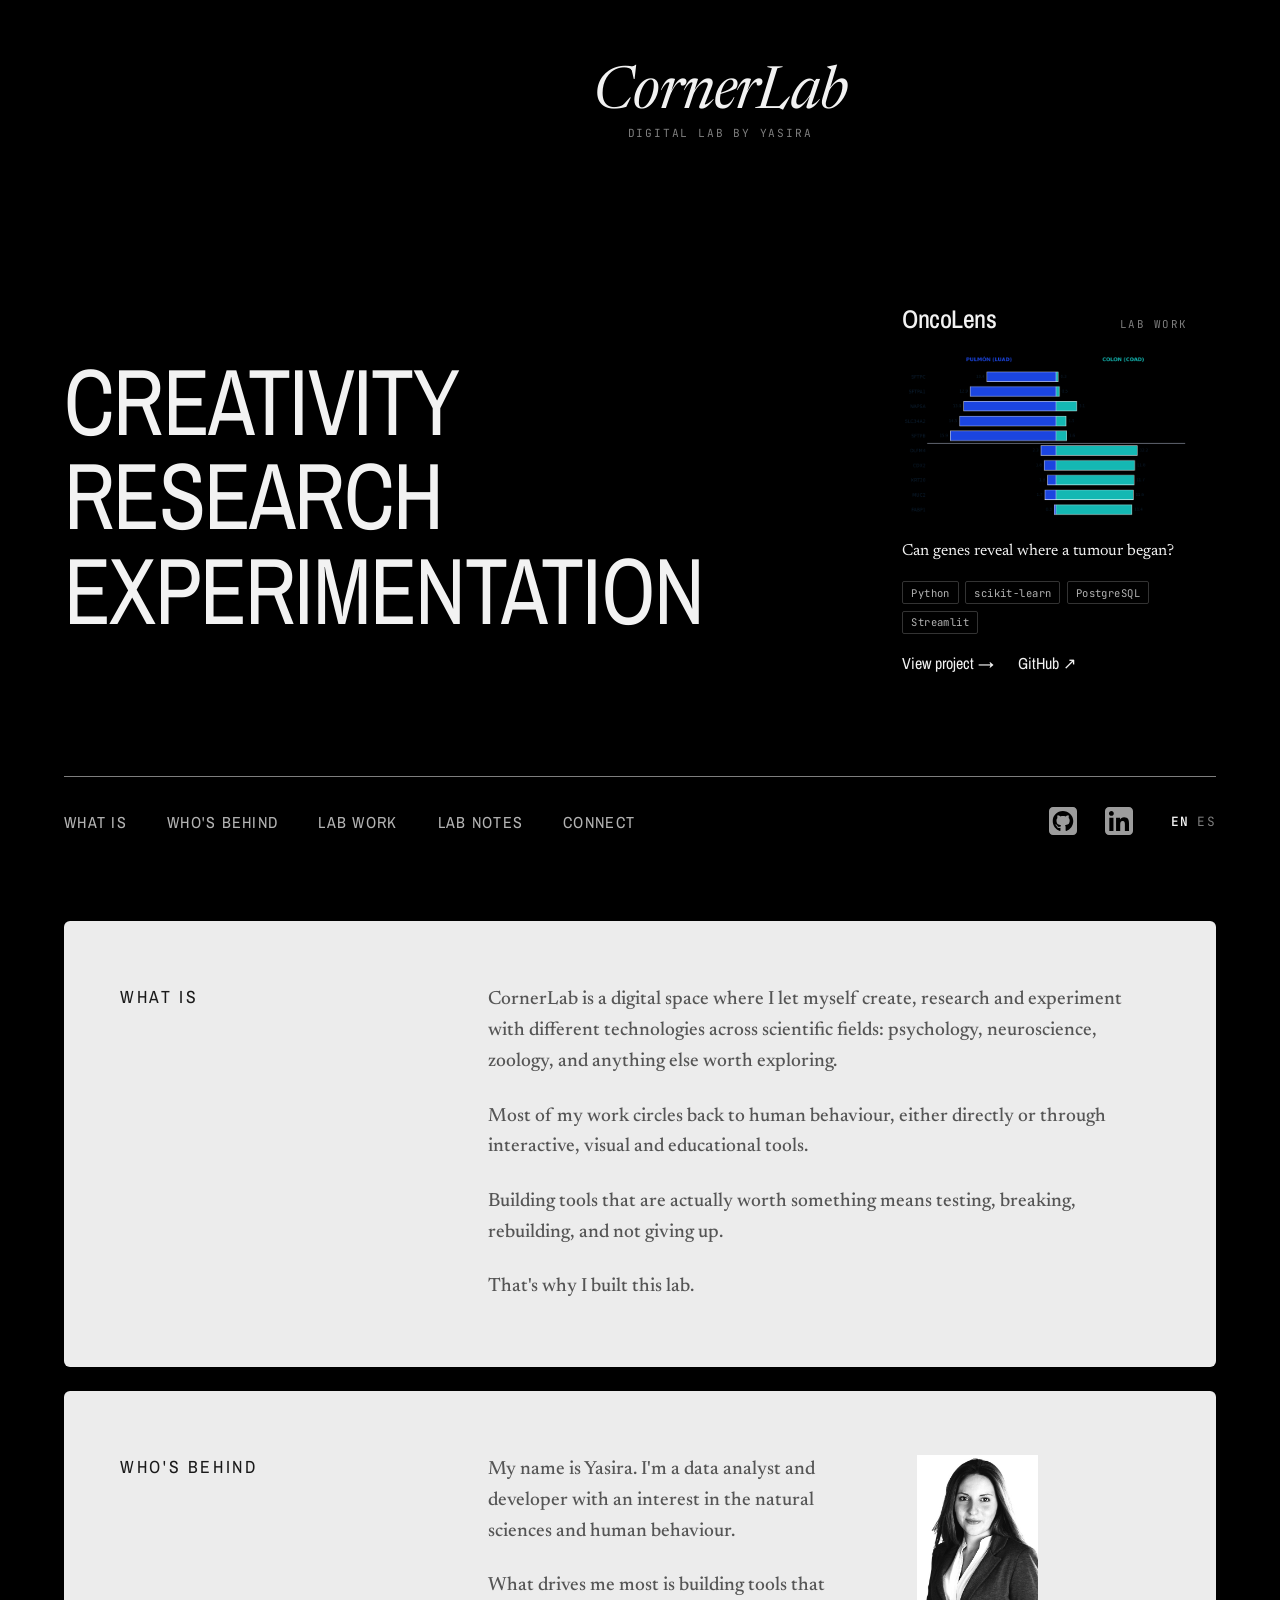
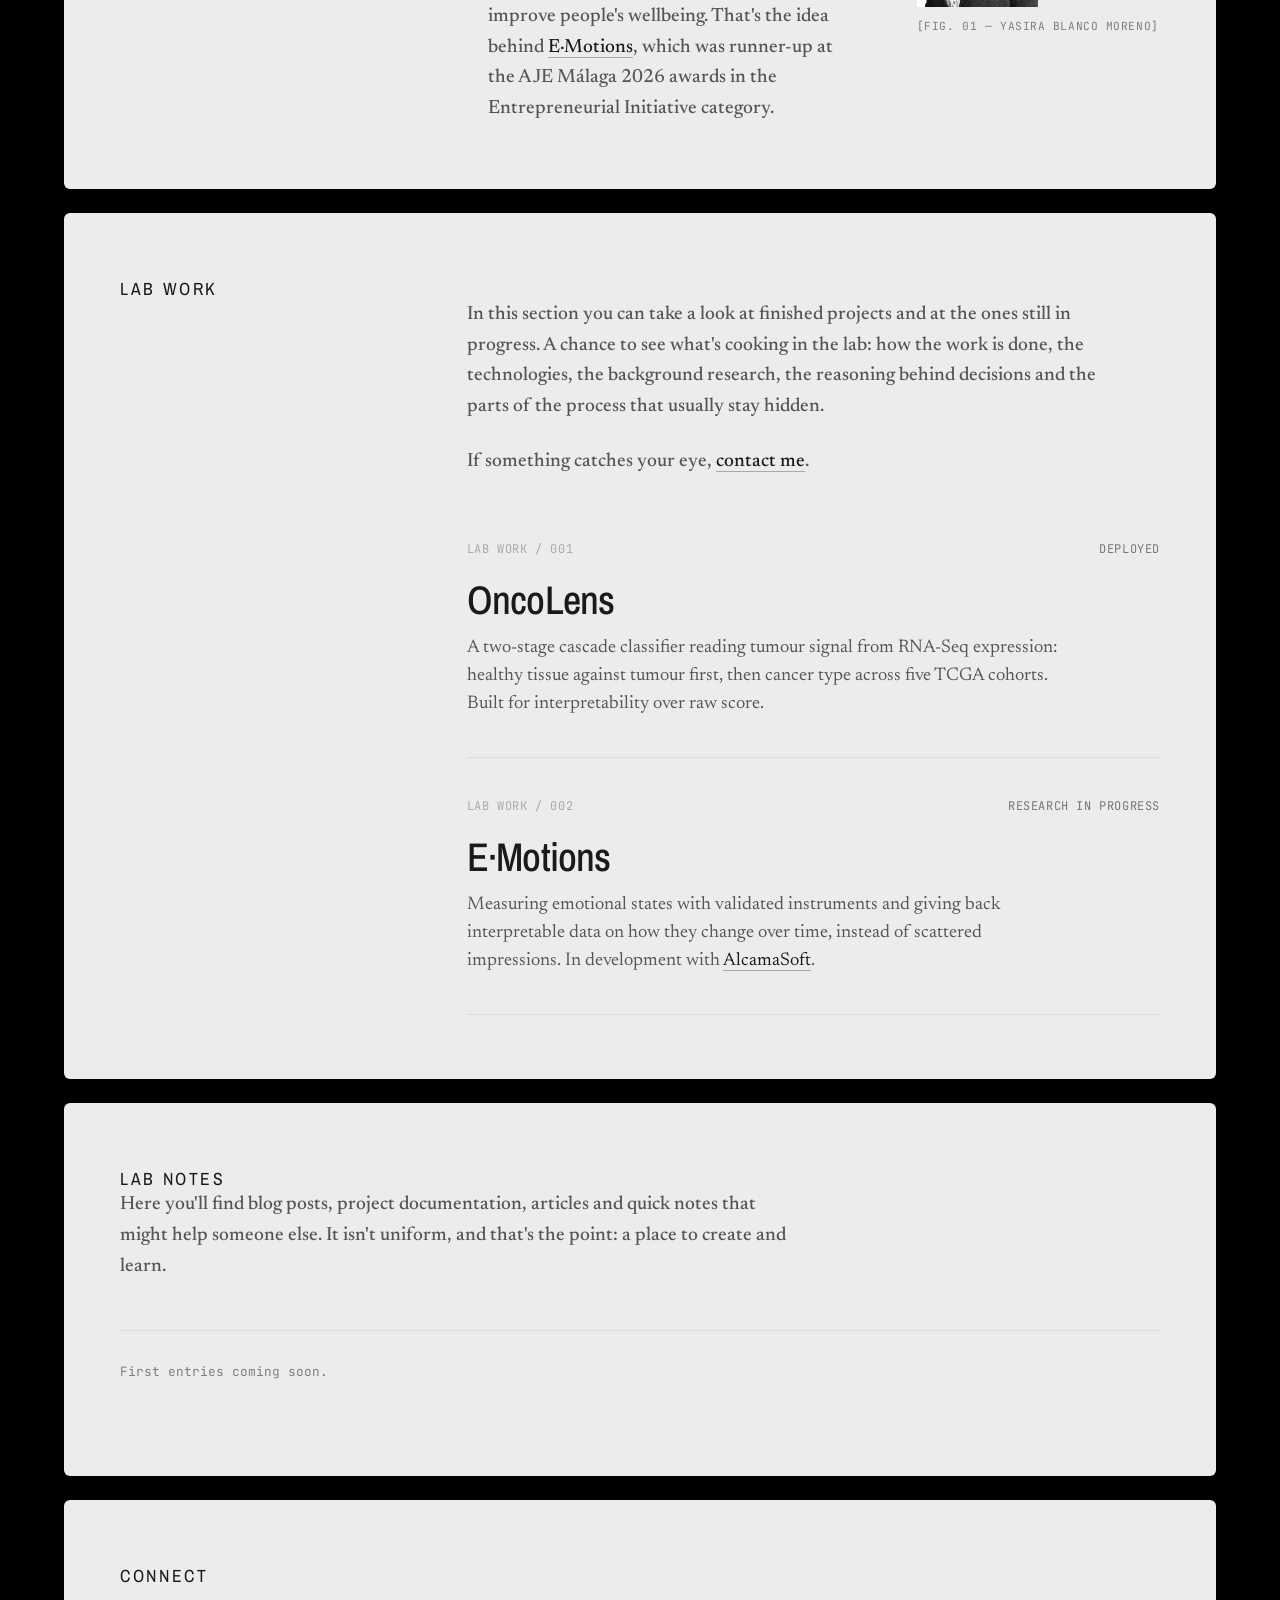
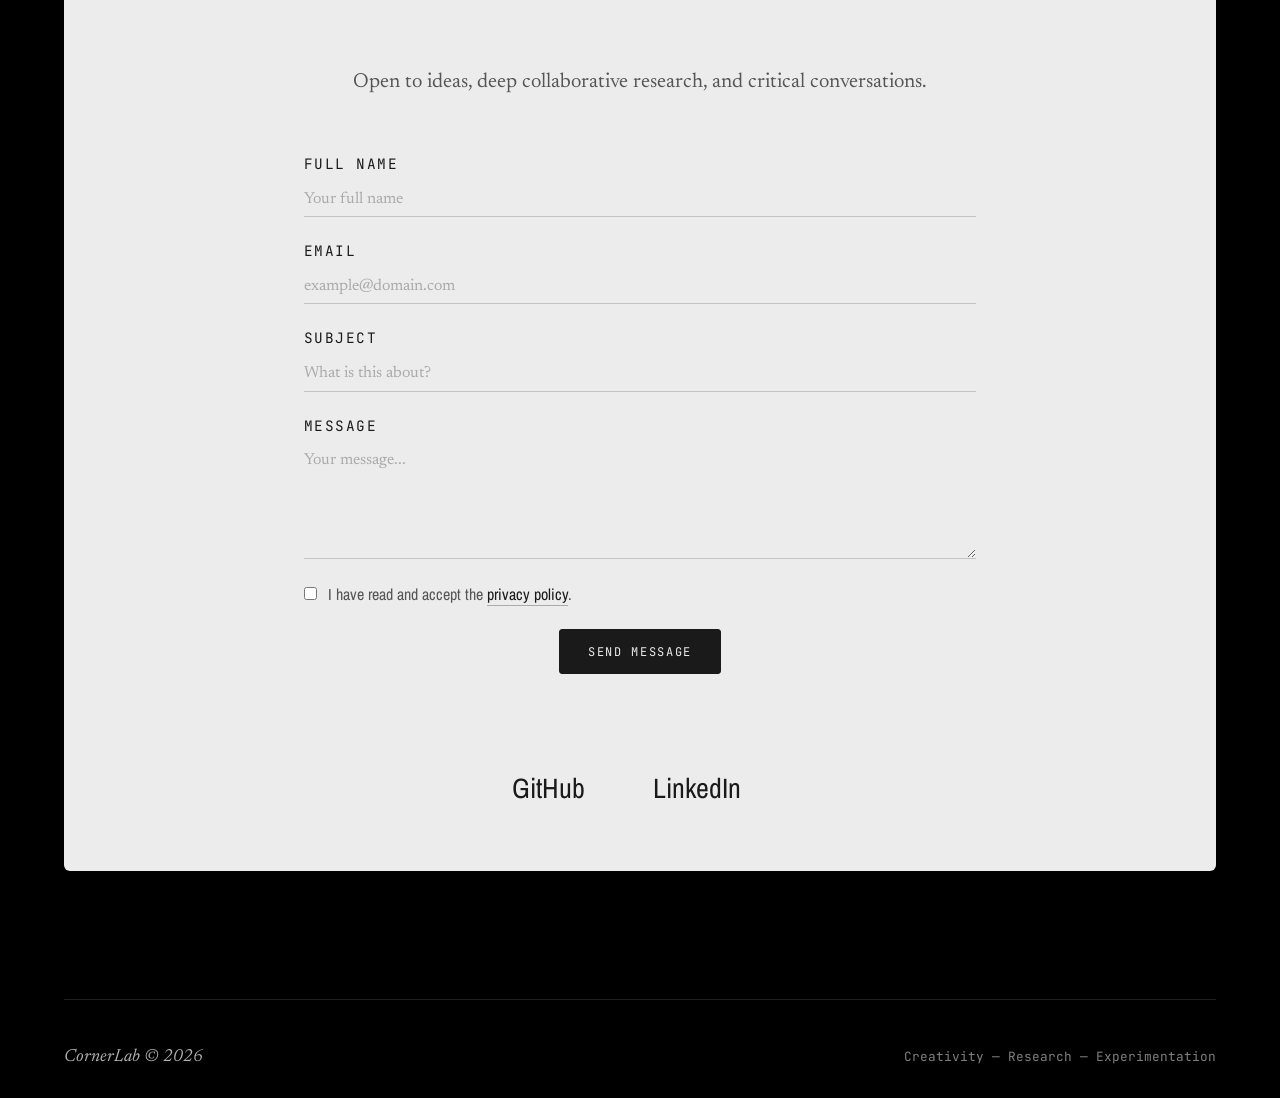
==== commit 84b0b46b: "feat: shorten OncoLens question in hero card" ====
--- a/index.html
+++ b/index.html
@@ -53,7 +53,7 @@
                 </div>
 
                 <p class="wc-question" data-i18n="wc_q_oncolens">
-                    When two tumours look alike under the microscope, can their genes still say where they came from?
+                    Can genes reveal where a tumour began?
                 </p>
 
                 <div class="wc-tags">
@@ -252,7 +252,7 @@
     </section>
 
     <footer class="global-footer" >
-        <span class="footer-brand">CornerLab</span>
+        <span class="footer-brand">CornerLab © 2026</span>
         <span class="footer-manifesto" data-i18n="footer_manifesto">Creativity — Research — Experimentation</span>
     </footer>
 
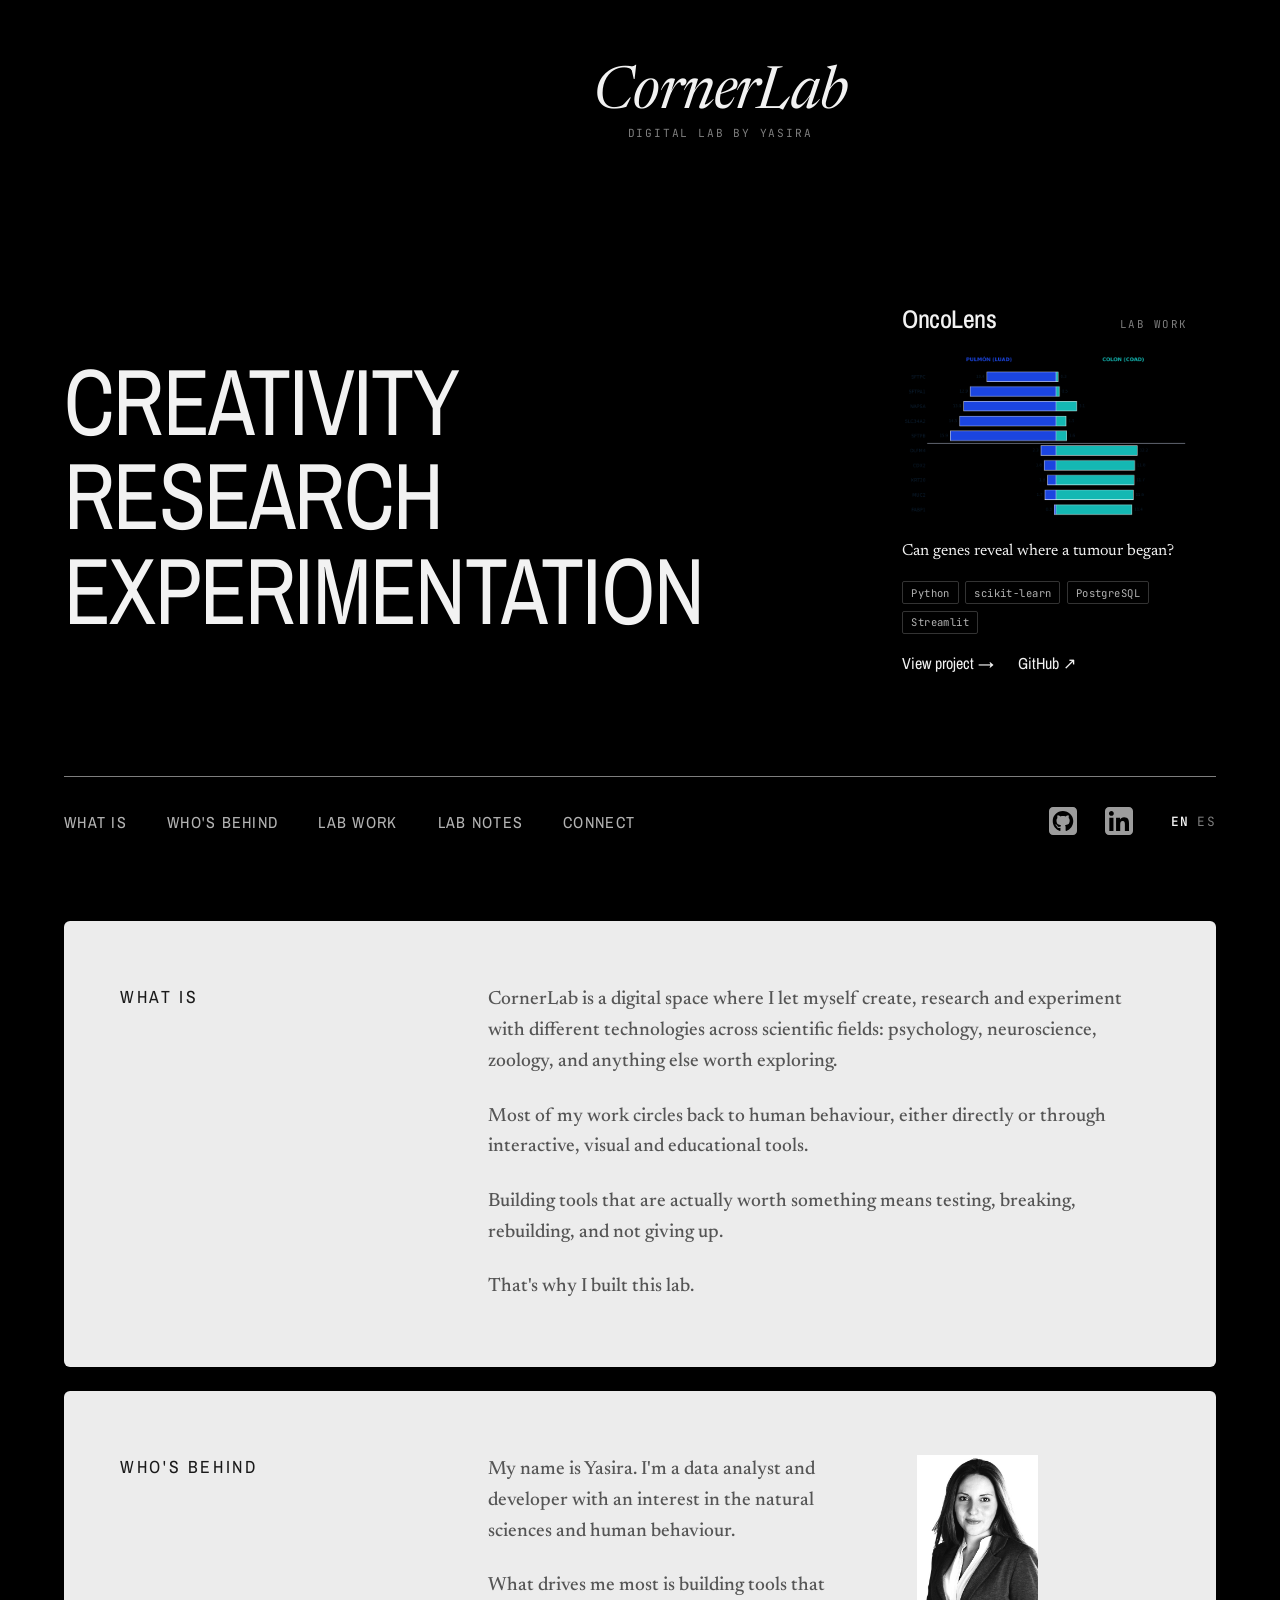
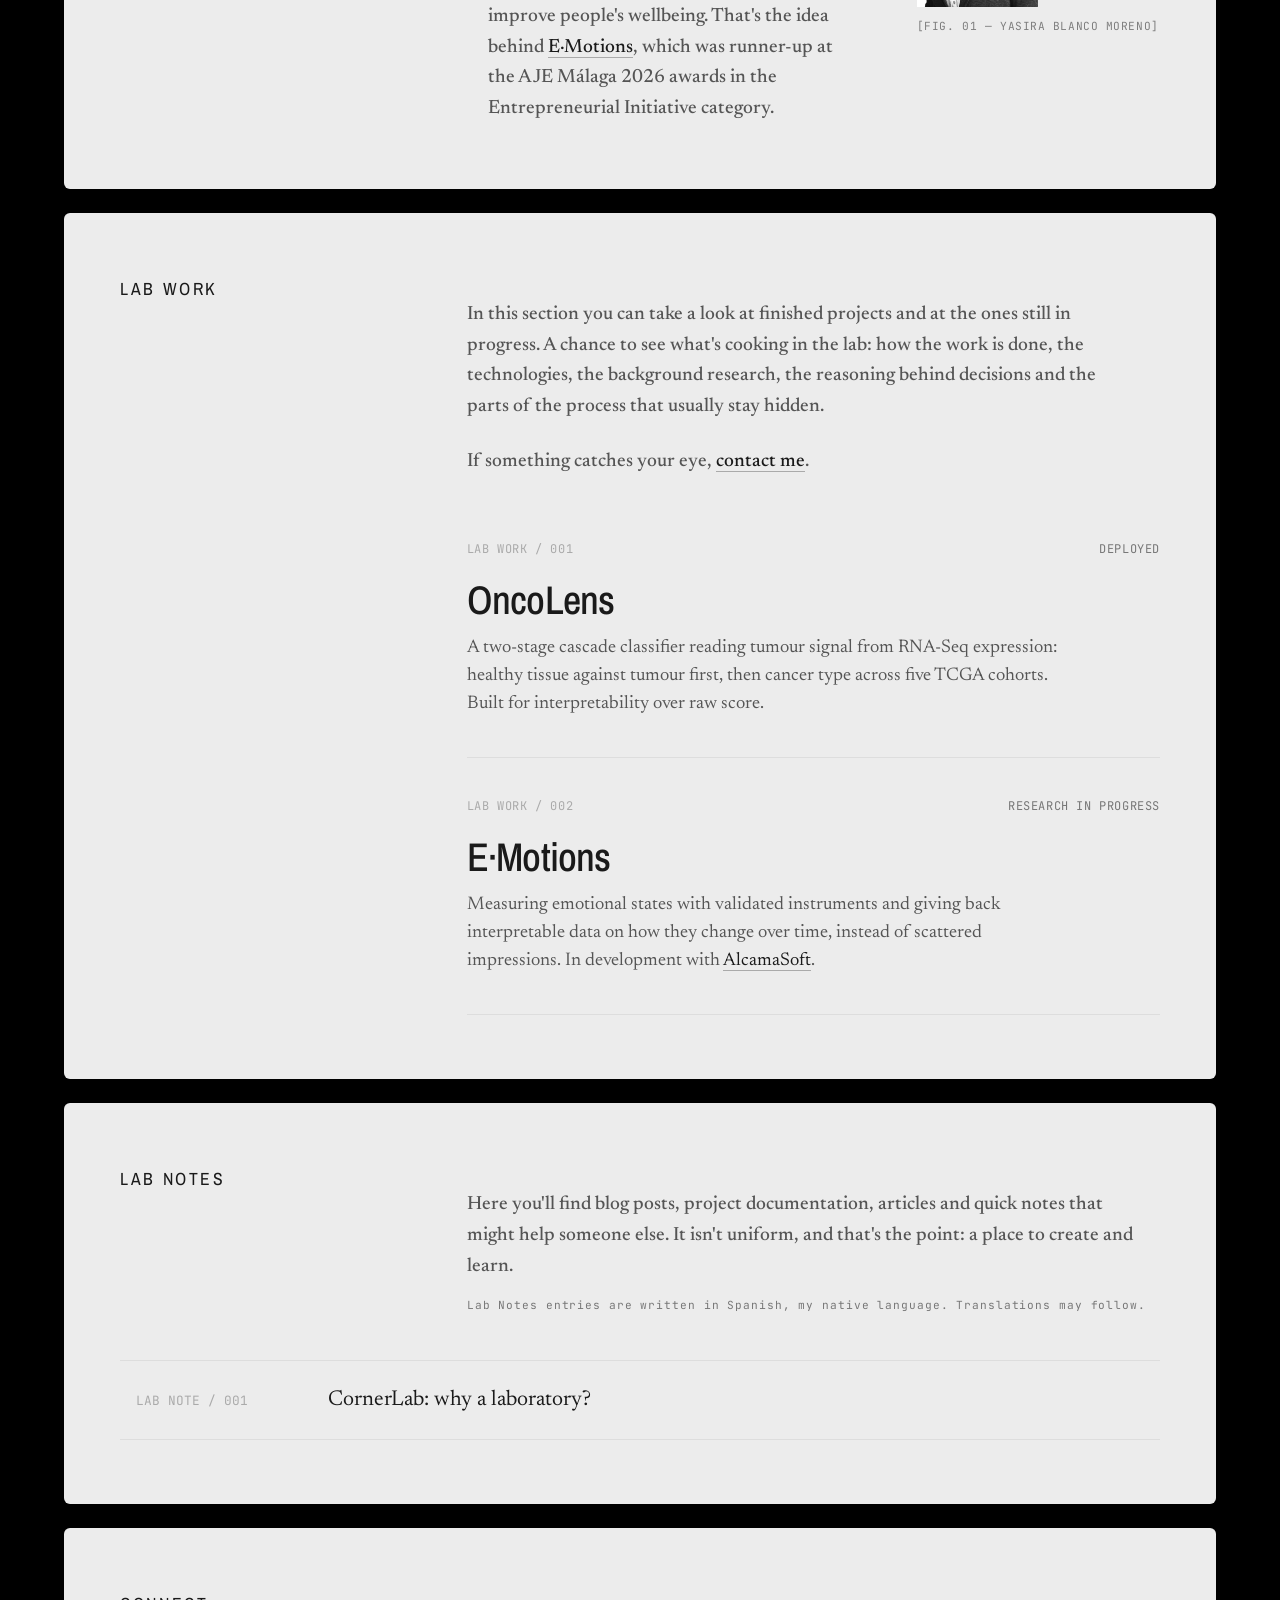
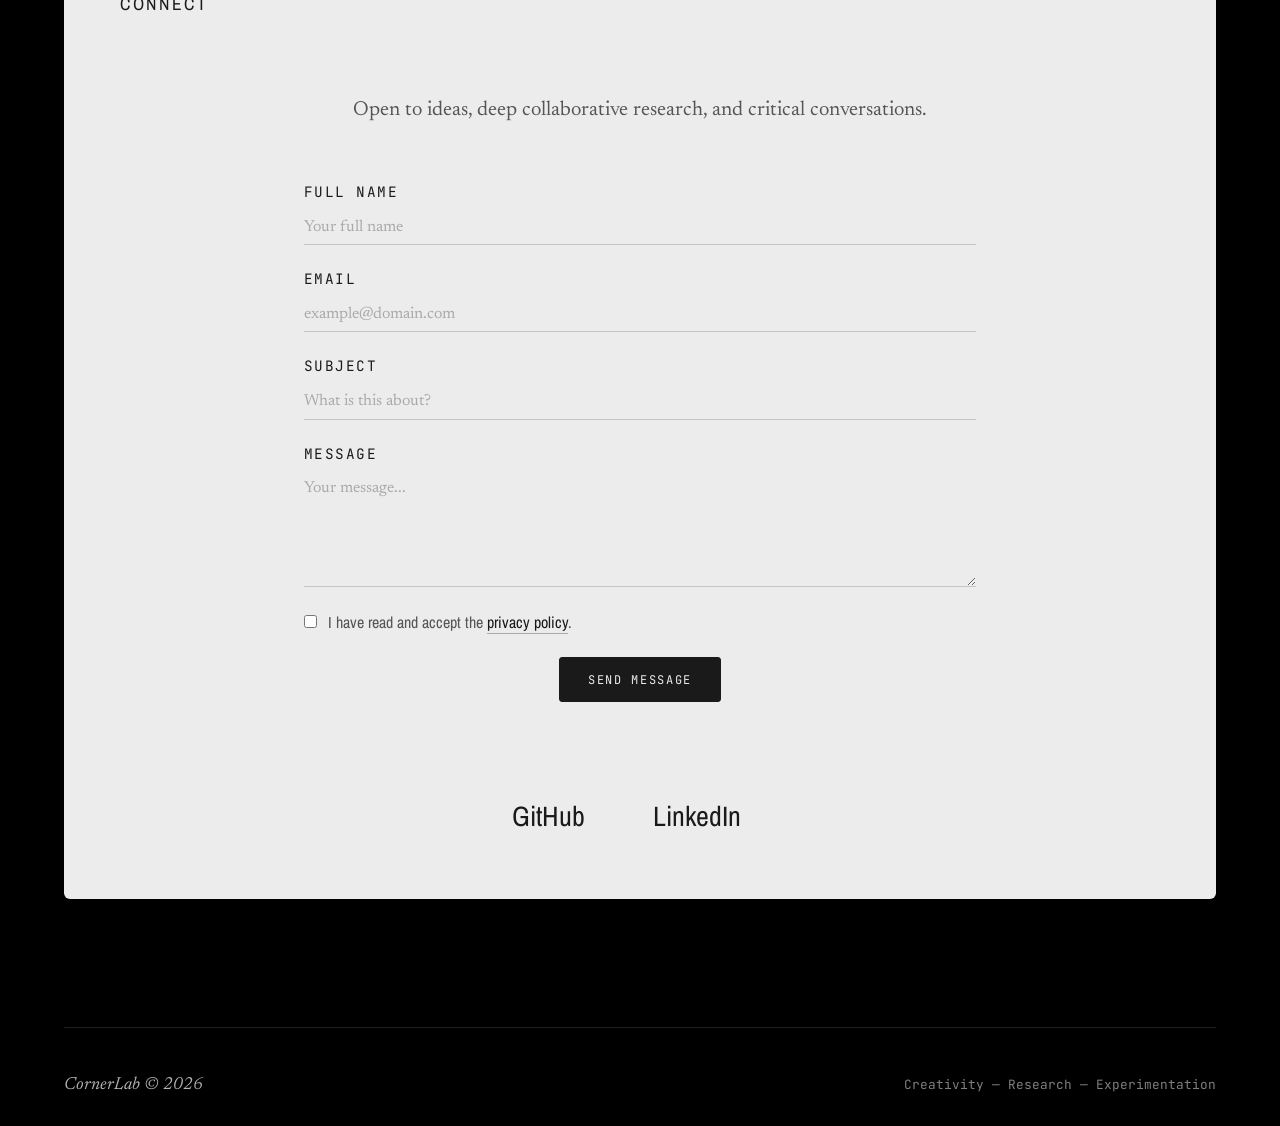
==== commit 9b05777e: "feat: add first lab note with bilingual titles in archive" ====
--- a/index.html
+++ b/index.html
@@ -185,6 +185,8 @@
                 <p class="body-text" data-i18n="lab_notes_p1">
                     Here you'll find blog posts, project documentation, articles and quick notes that might help someone else. It isn't uniform, and that's the point: a place to create and learn.
                 </p>
+
+                <p class="notes-lang-note" data-i18n="notes_lang_note">Lab Notes entries are written in Spanish, my native language. Translations may follow.</p>
             </div>
             <div id="dynamic-notes-target" class="notes-archive">
                 <noscript>
--- a/css/styles.css
+++ b/css/styles.css
@@ -924,12 +924,14 @@
 }
 
 @media (max-width: 1024px) {
+    .lab-work-intro,
     .lab-work-intro { width: 100%; }
 }
 
 .lab-notes-intro {
+    width: 66.66%;
+    margin-left: auto;
     margin-bottom: 3rem;
-    max-width: 42rem;
 }
 
 
@@ -1000,3 +1002,121 @@
     filter: brightness(0) saturate(100%) invert(0%);
 }
 
+
+/* ------------------------------------------------------------- */
+/* Lab notes: página de entrada                                    */
+/* ------------------------------------------------------------- */
+
+.note-page {
+    max-width: 52rem;
+    margin-left: auto;
+    margin-right: auto;
+}
+
+.note-head {
+    border-bottom: 1px solid #ddd;
+    padding-bottom: 1.5rem;
+    margin-bottom: 3rem;
+}
+
+.note-meta {
+    display: flex;
+    justify-content: space-between;
+    align-items: baseline;
+    gap: 1rem;
+    margin-bottom: 0.9rem;
+}
+
+.note-id,
+.note-date {
+    font-family: var(--font-mono);
+    letter-spacing: 0.14em;
+    text-transform: uppercase;
+    
+}
+
+.note-id { font-size: 0.8rem; color: var(--bg-secondary); }
+.note-date { font-size: 0.65rem; color: #777; }
+
+.note-title {
+    font-family: var(--font-sans);
+    font-size: clamp(1.8rem, 3.5vw, 2.75rem);
+    font-weight: 400;
+    letter-spacing: -0.02em;
+    line-height: 1.15;
+    color: #1A1A1A;
+}
+
+.note-body p {
+    font-family: var(--font-serif);
+    font-size: 1.05rem;
+    line-height: 1.5;
+    color: #1A1A1A;
+    margin-bottom: 1.5rem;
+}
+
+
+.note-body h2 {
+    font-family: var(--font-sans);
+    font-size: 1.4rem;
+    font-weight: 500;
+    letter-spacing: -0.01em;
+    color: #1A1A1A;
+    margin-top: 3rem;
+    margin-bottom: 1rem;
+}
+
+.note-body strong {
+    color: #1A1A1A;
+    font-weight: 500;
+}
+
+.note-body em {
+    font-style: italic;
+}
+
+.note-body a {
+    color: #1A1A1A;
+    border-bottom: 1px solid #bbb;
+    transition: border-color 0.2s ease;
+}
+
+.note-body a:hover {
+    border-bottom-color: #1A1A1A;
+}
+
+.note-back {
+    font-family: var(--font-mono);
+    font-size: 0.75rem;
+    letter-spacing: 0.1em;
+    text-transform: uppercase;
+    margin-top: 3.5rem;
+    padding-top: 1.5rem;
+    border-top: 1px solid #ddd;
+}
+
+.note-back a {
+    color: #777;
+}
+
+.note-back a:hover {
+    color: #1A1A1A;
+}
+
+@media (max-width: 640px) {
+    .note-head { margin-bottom: 2rem; }
+    
+}
+
+.editorial-section .notes-lang-note {
+    font-family: var(--font-mono);
+    font-size: 0.7rem;
+    letter-spacing: 0.08em;
+    color: #777;
+    margin-top: 1rem;
+}
+
+.editorial-section .note-row:hover { background-color: #e4e4e4; }
+
+
+
